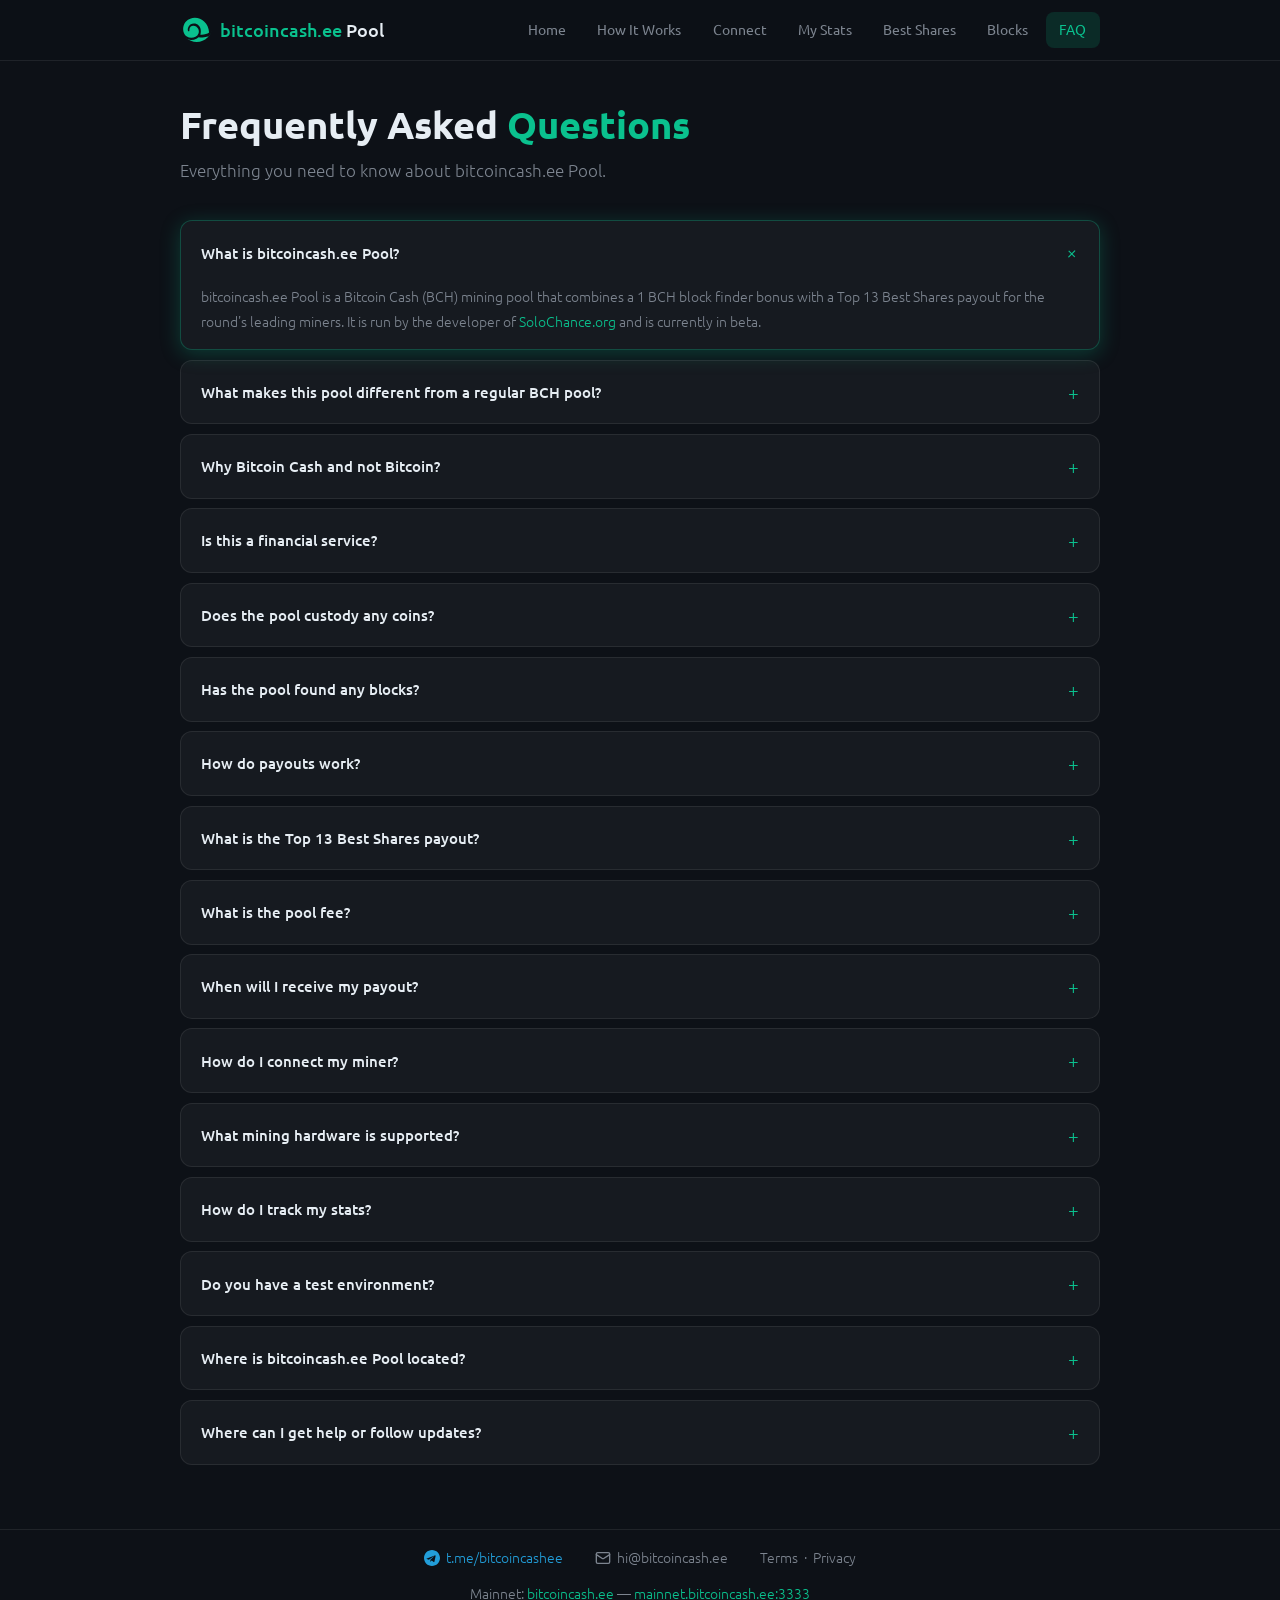
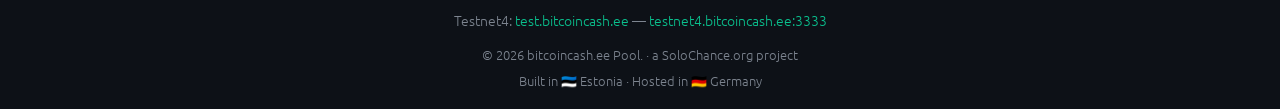
==== faq.html @ 7e1efec7 "Add sortable Hashrate/Best Share columns to Best Shares table, dedupe FAQ leftovers Ported from test" ====
<!DOCTYPE html>
<html lang="en">
<head>
  <meta charset="UTF-8" />
  <meta name="viewport" content="width=device-width, initial-scale=1.0" />
  <title>FAQ — bitcoincash.ee Pool | Bitcoin Cash Mining Pool</title>
  <meta name="description" content="Frequently asked questions about bitcoincash.ee Pool — how payouts work, fees, hardware, the Top 13 Best Shares payout, and how to connect your miner." />
  <meta property="og:title" content="FAQ — bitcoincash.ee Pool" />
  <meta property="og:description" content="Everything you need to know about bitcoincash.ee Pool — payouts, fees, hardware support, and how to get started mining Bitcoin Cash." />
  <meta property="og:url" content="https://bitcoincash.ee/faq.html" />
  <meta property="og:type" content="website" />
  <meta property="og:site_name" content="bitcoincash.ee Pool" />
  <meta name="twitter:card" content="summary_large_image" />
  <meta name="twitter:title" content="FAQ — bitcoincash.ee Pool" />
  <meta name="twitter:description" content="Frequently asked questions about bitcoincash.ee Pool — how payouts work, fees, hardware, the Top 13 Best Shares payout, and how to connect your miner." />
  <link rel="canonical" href="https://bitcoincash.ee/faq.html" />
  <link rel="icon" type="image/x-icon" href="favicon.ico" />
  <link rel="icon" type="image/svg+xml" href="logo.svg" />
  <link rel="apple-touch-icon" href="apple-touch-icon.png" />
  <link rel="preconnect" href="https://fonts.googleapis.com" />
  <link rel="preconnect" href="https://fonts.gstatic.com" crossorigin />
  <link href="https://fonts.googleapis.com/css2?family=Ubuntu:wght@300;400;500;700&family=Ubuntu+Mono&display=swap" rel="stylesheet" />
  <link rel="stylesheet" href="style.css" />
</head>
<body>

  <header class="header">
    <div class="container header-inner">
      <a href="/" class="logo">
        <img src="logo.svg" alt="bitcoincash.ee Pool" class="logo-icon" />
        <span class="logo-text"><span class="accent">bitcoincash.ee</span> Pool</span>
      </a>
      <nav class="nav">
        <a href="/" class="nav-btn">Home</a>
        <a href="/how-it-works.html" class="nav-btn">How It Works</a>
        <a href="/#connect" class="nav-btn">Connect</a>
        <a href="/#mystats" class="nav-btn">My Stats</a>
        <a href="/#bestshares" class="nav-btn">Best Shares</a>
        <a href="/#blocks" class="nav-btn">Blocks</a>
        <a href="/faq.html" class="nav-btn active">FAQ</a>
      </nav>
    </div>
  </header>

  <main class="container">

    <div class="hero">
      <h1>Frequently Asked <span class="accent">Questions</span></h1>
      <p class="hero-sub">Everything you need to know about bitcoincash.ee Pool.</p>
    </div>

    <div class="faq-list">

      <details class="faq-item" open>
        <summary>What is bitcoincash.ee Pool?</summary>
        <p>bitcoincash.ee Pool is a Bitcoin Cash (BCH) mining pool that combines a 1 BCH block finder bonus with a Top 13 Best Shares payout for the round's leading miners. It is run by the developer of <a href="https://solochance.org" target="_blank" rel="noopener">SoloChance.org</a> and is currently in beta.</p>
      </details>

      <details class="faq-item">
        <summary>What makes this pool different from a regular BCH pool?</summary>
        <p>Most mining pools fall into one of two camps: <strong>solo pools</strong>, where you chase the full block reward alone with no guarantees, or <strong>proportional pools</strong>, where rewards are shared steadily but there is nothing to get excited about.</p>
        <p>bitcoincash.ee Pool takes a different approach: each round, the <strong>13 highest-difficulty shares</strong> get paid — 1st place takes the largest cut, down through 13th. And on top of that, whoever finds the block walks away with an extra <strong>1 BCH bonus</strong> paid directly to them. Push a high enough share and you're on the board; find the block and you take home even more.</p>
      </details>

      <details class="faq-item">
        <summary>Why Bitcoin Cash and not Bitcoin?</summary>
        <p>From the beginning of <a href="https://solochance.org" target="_blank" rel="noopener">SoloChance.org</a>, the goal has always been to serve what is underserved — to find the gap the community hasn't filled yet. When SoloChance.org was being built, <a href="https://solochance.com" target="_blank" rel="noopener">SoloChance.com</a> had already been serving Bitcoin solo mining calculations for years. So the gap was Bitcoin Cash, and that's where SoloChance.org went.</p>
      </details>

      <details class="faq-item">
        <summary>Is this a financial service?</summary>
        <p>No — bitcoincash.ee Pool is mining pool software and a coinbase distribution service, not a financial service in any way. It does not accept deposits, hold balances, or manage funds on anyone's behalf. Both the finder bonus and each round's Best Shares payouts are placed directly as outputs in the block's own coinbase transaction by the pool software the moment a block is found — the pool itself is never a party to that transfer.</p>
      </details>

      <details class="faq-item">
        <summary>Does the pool custody any coins?</summary>
        <p>No, it does not custody any coins in any way. Payment is enforced by Bitcoin Cash's own consensus rules through the coinbase transaction, not by the pool operator — the pool software never holds, controls, or has the ability to move, withhold, or redirect any coins at any point.</p>
      </details>

      <details class="faq-item">
        <summary>Has the pool found any blocks?</summary>
        <p>Yes — the first block was found on August 9, 2026 at 23:18:42, as block #963375. See it and every block found since on the <a href="/#blocks">Blocks page</a>.</p>
      </details>

      <details class="faq-item">
        <summary>How do payouts work?</summary>
        <p>Every time a block is found, three things happen:</p>
        <ol class="faq-ol">
          <li><strong>2%</strong> of the full block reward (Block Reward + Tx Fees) goes to the pool fee.</li>
          <li><strong>1 BCH</strong> is then paid to the miner who found the block, directly in the block's coinbase.</li>
          <li>Whatever remains is split among the round's <strong>Top 13 Best Shares</strong> — the 13 highest-difficulty shares submitted since the last block: 1st gets 38.3%, 2nd 23.6%, 3rd 14.6%, and 4th–13th get 2.35% each.</li>
        </ol>
        <p>The block finder receives the 1 BCH bonus, plus — since a winning share is also the round's best share — their own 1st-place cut of the Top 13 payout, all in that same coinbase transaction. It's fully trustless — no pool-side ledger to trust, and no ongoing bookkeeping.</p>
      </details>

      <details class="faq-item">
        <summary>What is the Top 13 Best Shares payout?</summary>
        <p>Instead of paying every miner a small proportional amount, each round the pool ranks every share submitted since the last block by difficulty and pays out the 13 highest — 1st place gets 38.3% of the pot, 2nd 23.6%, 3rd 14.6%, and 4th through 13th get 2.35% each. One block found starts a new round; the next block found closes it and triggers the payout. Track the live standings on the <a href="/#bestshares">Best Shares page</a>.</p>
      </details>

      <details class="faq-item">
        <summary>What is the pool fee?</summary>
        <p>The pool fee is a flat <strong>2%</strong> of the full block reward (Block Reward + Tx Fees), taken before the 1 BCH finder bonus and the Top 13 Best Shares payout are calculated.</p>
      </details>

      <details class="faq-item">
        <summary>When will I receive my payout?</summary>
        <p>There's no separate "sending" step — both the 1 BCH finder bonus and your Best Shares payout are placed directly as outputs in that block's own coinbase transaction the moment it's found. Coinbase outputs are spendable after 100 confirmations (~16.5 hours), per standard Bitcoin rules, and there's no ongoing bookkeeping to wait on.</p>
      </details>

      <details class="faq-item">
        <summary>How do I connect my miner?</summary>
        <p>Point your miner at <code>mainnet.bitcoincash.ee:3333</code>. Use your BCH address as the username, optionally followed by a worker name: <code>YOUR_BCH_ADDRESS.workername</code>. Password is <code>x</code>. See the <a href="/#connect">Connect page</a> for full examples including Bitaxe.</p>
      </details>

      <details class="faq-item">
        <summary>What mining hardware is supported?</summary>
        <p>Any SHA-256 mining hardware works — ASICs (Antminer, Whatsminer, Bitaxe, nerdQAxe, etc.) and CPU miners (cpuminer-opt). BCH uses the same SHA-256 algorithm as Bitcoin.</p>
      </details>

      <details class="faq-item">
        <summary>How do I track my stats?</summary>
        <p>Go to the <a href="/#mystats">My Stats</a> page and enter your BCH address. It will show your hashrate, shares, and last activity. Stats are only available once the pool node finishes syncing.</p>
      </details>

      <details class="faq-item">
        <summary>Do you have a test environment?</summary>
        <p>Yes — a Testnet4 version of the pool is always running, using the exact same pool software as production. The only difference is it's connected to a testnet4 node instead of mainnet. You can test mining against it at <a href="https://test.bitcoincash.ee" target="_blank" rel="noopener">test.bitcoincash.ee</a>, and view found test blocks at <a href="https://test.bitcoincash.ee/#blocks" target="_blank" rel="noopener">test.bitcoincash.ee/#blocks</a>.</p>
      </details>

      <details class="faq-item">
        <summary>Where is bitcoincash.ee Pool located?</summary>
        <p>The pool server runs in Frankfurt, Germany. Invoicing and domain purchases are handled through Estonia, thanks to the <a href="https://e-resident.gov.ee" target="_blank" rel="noopener">Estonian e-Residency</a> programme, which allows individuals to access EU digital services without being a resident. The operator lives somewhere else.</p>
      </details>

      <details class="faq-item">
        <summary>Where can I get help or follow updates?</summary>
        <p>Join our Telegram group: <a href="https://t.me/bitcoincashee" target="_blank" rel="noopener">t.me/bitcoincashee</a>, or email us at <a href="mailto:hi@bitcoincash.ee">hi@bitcoincash.ee</a>.</p>
      </details>

    </div>

  </main>

  <footer class="footer">
    <div class="container footer-inner">
      <a href="https://t.me/bitcoincashee" target="_blank" rel="noopener" class="tg-footer-link">
        <svg viewBox="0 0 24 24" fill="currentColor" width="16" height="16"><path d="M12 0C5.373 0 0 5.373 0 12s5.373 12 12 12 12-5.373 12-12S18.627 0 12 0zm5.562 8.248-1.97 9.289c-.145.658-.537.818-1.084.508l-3-2.21-1.447 1.394c-.16.16-.295.295-.605.295l.213-3.053 5.56-5.023c.242-.213-.054-.333-.373-.12L7.17 14.498l-2.95-.924c-.64-.204-.657-.64.136-.948l11.57-4.461c.537-.194 1.006.131.836.083z"/></svg>
        t.me/bitcoincashee
      </a>
      <a href="mailto:hi@bitcoincash.ee" class="email-footer-link">
        <svg viewBox="0 0 24 24" fill="none" stroke="currentColor" stroke-width="2" stroke-linecap="round" stroke-linejoin="round" width="16" height="16"><rect x="2" y="4" width="20" height="16" rx="2"/><path d="m22 7-8.97 5.7a1.94 1.94 0 0 1-2.06 0L2 7"/></svg>
        hi@bitcoincash.ee
      </a>
      <span class="muted">
        <a href="/terms.html" style="color:var(--muted);text-decoration:none;transition:color .2s" onmouseover="this.style.color='var(--accent)'" onmouseout="this.style.color='var(--muted)'">Terms</a>
        &nbsp;·&nbsp;
        <a href="/privacy.html" style="color:var(--muted);text-decoration:none;transition:color .2s" onmouseover="this.style.color='var(--accent)'" onmouseout="this.style.color='var(--muted)'">Privacy</a>
      </span>
    </div>
    <div class="container footer-networks">
      <div>Mainnet: <a href="/" style="color:var(--accent);text-decoration:none">bitcoincash.ee</a> &mdash; <span class="accent">mainnet.bitcoincash.ee:3333</span></div>
      <div>Testnet4: <a href="https://test.bitcoincash.ee" target="_blank" rel="noopener" style="color:var(--accent);text-decoration:none">test.bitcoincash.ee</a> &mdash; <span class="accent">testnet4.bitcoincash.ee:3333</span></div>
    </div>
    <div class="container footer-bottom">
      <div>&copy; 2026 bitcoincash.ee Pool. &middot; a <a href="https://solochance.org" target="_blank" rel="noopener" class="footer-solochance-link">SoloChance.org</a> project</div>
      <div>Built in 🇪🇪 Estonia &middot; Hosted in 🇩🇪 Germany</div>
    </div>
  </footer>

  <script type="application/ld+json">
  {
    "@context": "https://schema.org",
    "@type": "FAQPage",
    "@id": "https://bitcoincash.ee/faq.html#faqpage",
    "url": "https://bitcoincash.ee/faq.html",
    "name": "FAQ — bitcoincash.ee Pool",
    "mainEntity": [
      {
        "@type": "Question",
        "name": "What is bitcoincash.ee Pool?",
        "acceptedAnswer": {
          "@type": "Answer",
          "text": "bitcoincash.ee Pool is a Bitcoin Cash (BCH) mining pool that combines a 1 BCH block finder bonus with a Top 13 Best Shares payout for the round's leading miners. It is run by the developer of SoloChance.org and is currently in beta."
        }
      },
      {
        "@type": "Question",
        "name": "What makes this pool different from a regular BCH pool?",
        "acceptedAnswer": {
          "@type": "Answer",
          "text": "Most mining pools fall into one of two camps: solo pools, where you chase the full block reward alone with no guarantees, or proportional pools, where rewards are shared steadily but there is nothing to get excited about. bitcoincash.ee Pool takes a different approach: each round, the 13 highest-difficulty shares get paid \u2014 1st place takes the largest cut, down through 13th. And on top of that, whoever finds the block walks away with an extra 1 BCH bonus paid directly to them. Push a high enough share and you're on the board; find the block and you take home even more."
        }
      },
      {
        "@type": "Question",
        "name": "Why Bitcoin Cash and not Bitcoin?",
        "acceptedAnswer": {
          "@type": "Answer",
          "text": "From the beginning of SoloChance.org, the goal has always been to serve what is underserved \u2014 to find the gap the community hasn't filled yet. When SoloChance.org was being built, SoloChance.com had already been serving Bitcoin solo mining calculations for years. So the gap was Bitcoin Cash, and that's where SoloChance.org went."
        }
      },
      {
        "@type": "Question",
        "name": "Is this a financial service?",
        "acceptedAnswer": {
          "@type": "Answer",
          "text": "No \u2014 bitcoincash.ee Pool is mining pool software and a coinbase distribution service, not a financial service in any way. It does not accept deposits, hold balances, or manage funds on anyone's behalf. Both the finder bonus and each round's Best Shares payouts are placed directly as outputs in the block's own coinbase transaction by the pool software the moment a block is found \u2014 the pool itself is never a party to that transfer."
        }
      },
      {
        "@type": "Question",
        "name": "Does the pool custody any coins?",
        "acceptedAnswer": {
          "@type": "Answer",
          "text": "No, it does not custody any coins in any way. Payment is enforced by Bitcoin Cash's own consensus rules through the coinbase transaction, not by the pool operator \u2014 the pool software never holds, controls, or has the ability to move, withhold, or redirect any coins at any point."
        }
      },
      {
        "@type": "Question",
        "name": "Has the pool found any blocks?",
        "acceptedAnswer": {
          "@type": "Answer",
          "text": "Yes \u2014 the first block was found on August 9, 2026 at 23:18:42, as block #963375. See it and every block found since on the Blocks page."
        }
      },
      {
        "@type": "Question",
        "name": "How do payouts work?",
        "acceptedAnswer": {
          "@type": "Answer",
          "text": "Every time a block is found, three things happen: 2% of the full block reward (Block Reward + Tx Fees) goes to the pool fee; 1 BCH is then paid to the miner who found the block, directly in the block's coinbase; whatever remains is split among the round's Top 13 Best Shares \u2014 the 13 highest-difficulty shares submitted since the last block: 1st gets 38.3%, 2nd 23.6%, 3rd 14.6%, and 4th\u201313th get 2.35% each. The block finder receives the 1 BCH bonus, plus \u2014 since a winning share is also the round's best share \u2014 their own 1st-place cut of the Top 13 payout, all in that same coinbase transaction. It's fully trustless \u2014 no pool-side ledger to trust, and no ongoing bookkeeping."
        }
      },
      {
        "@type": "Question",
        "name": "What is the Top 13 Best Shares payout?",
        "acceptedAnswer": {
          "@type": "Answer",
          "text": "Instead of paying every miner a small proportional amount, each round the pool ranks every share submitted since the last block by difficulty and pays out the 13 highest \u2014 1st place gets 38.3% of the pot, 2nd 23.6%, 3rd 14.6%, and 4th through 13th get 2.35% each. One block found starts a new round; the next block found closes it and triggers the payout."
        }
      },
      {
        "@type": "Question",
        "name": "What is the pool fee?",
        "acceptedAnswer": {
          "@type": "Answer",
          "text": "The pool fee is a flat 2% of the full block reward (Block Reward + Tx Fees), taken before the 1 BCH finder bonus and the Top 13 Best Shares payout are calculated."
        }
      },
      {
        "@type": "Question",
        "name": "When will I receive my payout?",
        "acceptedAnswer": {
          "@type": "Answer",
          "text": "There's no separate \"sending\" step \u2014 both the 1 BCH finder bonus and your Best Shares payout are placed directly as outputs in that block's own coinbase transaction the moment it's found. Coinbase outputs are spendable after 100 confirmations (~16.5 hours), per standard Bitcoin rules, and there's no ongoing bookkeeping to wait on."
        }
      },
      {
        "@type": "Question",
        "name": "How do I connect my miner?",
        "acceptedAnswer": {
          "@type": "Answer",
          "text": "Point your miner at mainnet.bitcoincash.ee:3333. Use your BCH address as the username, optionally followed by a worker name: YOUR_BCH_ADDRESS.workername. Password is x. See the Connect page for full examples including Bitaxe."
        }
      },
      {
        "@type": "Question",
        "name": "What mining hardware is supported?",
        "acceptedAnswer": {
          "@type": "Answer",
          "text": "Any SHA-256 mining hardware works \u2014 ASICs (Antminer, Whatsminer, Bitaxe, nerdQAxe, etc.) and CPU miners (cpuminer-opt). BCH uses the same SHA-256 algorithm as Bitcoin."
        }
      },
      {
        "@type": "Question",
        "name": "How do I track my stats?",
        "acceptedAnswer": {
          "@type": "Answer",
          "text": "Go to the My Stats page and enter your BCH address. It will show your hashrate, shares, and last activity. Stats are only available once the pool node finishes syncing."
        }
      },
      {
        "@type": "Question",
        "name": "Do you have a test environment?",
        "acceptedAnswer": {
          "@type": "Answer",
          "text": "Yes \u2014 a Testnet4 version of the pool is always running, using the exact same pool software as production. The only difference is it's connected to a testnet4 node instead of mainnet. You can test mining against it at test.bitcoincash.ee, and view found test blocks at test.bitcoincash.ee/#blocks."
        }
      },
      {
        "@type": "Question",
        "name": "Where is bitcoincash.ee Pool located?",
        "acceptedAnswer": {
          "@type": "Answer",
          "text": "The pool server runs in Frankfurt, Germany. Invoicing and domain purchases are handled through Estonia, thanks to the Estonian e-Residency programme, which allows individuals to access EU digital services without being a resident. The operator lives somewhere else."
        }
      },
      {
        "@type": "Question",
        "name": "Where can I get help or follow updates?",
        "acceptedAnswer": {
          "@type": "Answer",
          "text": "Join our Telegram group: t.me/bitcoincashee, or email us at hi@bitcoincash.ee."
        }
      }
    ]
  }
  </script>
</body>
</html>
---- style.css ----
/* ===========================
   bitcoincash.ee Pool — Styles
   =========================== */

:root {
  --bg:          #0d1117;
  --bg-card:     rgba(255, 255, 255, 0.04);
  --bg-card-hover: rgba(255, 255, 255, 0.07);
  --border:      rgba(255, 255, 255, 0.08);
  --accent:      #0AC18E;
  --accent-dim:  rgba(10, 193, 142, 0.15);
  --accent-glow: rgba(10, 193, 142, 0.25);
  --text:        #e6edf3;
  --muted:       #7d8590;
  --yellow:      #f0b429;
  --yellow-bg:   rgba(240, 180, 41, 0.15);
  --block:       #58a6ff;
  --radius:      12px;
  --radius-sm:   8px;
  --blur:        blur(12px);
}

*, *::before, *::after { box-sizing: border-box; margin: 0; padding: 0; }

html { scroll-behavior: smooth; }

body {
  background: var(--bg);
  color: var(--text);
  font-family: 'Ubuntu', sans-serif;
  font-weight: 300;
  font-size: 16px;
  line-height: 1.6;
  min-height: 100vh;
  display: flex;
  flex-direction: column;
}

/* ── Layout ── */

.container {
  max-width: 960px;
  margin: 0 auto;
  padding: 0 1.25rem;
  width: 100%;
}

main.container {
  flex: 1;
  padding-top: 2rem;
  padding-bottom: 4rem;
}

/* ── Header ── */

.header {
  position: sticky;
  top: 0;
  z-index: 100;
  background: rgba(13, 17, 23, 0.85);
  backdrop-filter: var(--blur);
  -webkit-backdrop-filter: var(--blur);
  border-bottom: 1px solid var(--border);
}

.header-inner {
  display: flex;
  align-items: center;
  justify-content: space-between;
  height: 60px;
  gap: 1rem;
}

.logo {
  display: flex;
  align-items: center;
  gap: .5rem;
  font-size: 1.1rem;
  font-weight: 500;
  white-space: nowrap;
  user-select: none;
  text-decoration: none;
  color: var(--text);
}

.logo-icon { height: 32px; width: 32px; object-fit: contain; }

.nav {
  display: flex;
  gap: .25rem;
  flex-wrap: wrap;
}

.nav-btn {
  background: transparent;
  border: none;
  color: var(--muted);
  font-family: 'Ubuntu', sans-serif;
  font-size: .9rem;
  font-weight: 400;
  padding: .4rem .85rem;
  border-radius: var(--radius-sm);
  cursor: pointer;
  text-decoration: none;
  transition: color .2s, background .2s;
}

.nav-btn:hover { color: var(--text); background: var(--bg-card); }
.nav-btn.active { color: var(--accent); background: var(--accent-dim); }

/* ── Sections ── */

.section { display: none; }
.section.active { display: block; }

/* ── Hero ── */

.hero {
  margin-bottom: 2.25rem;
  padding-top: .5rem;
}

.hero-inner {
  display: flex;
  align-items: center;
  gap: 1.75rem;
}

.hero-bch-logo {
  width: 96px;
  height: 96px;
  flex-shrink: 0;
  border-radius: 50%;
  box-shadow: 0 0 32px rgba(10, 193, 142, 0.3);
}

.hero h1 {
  font-size: clamp(1.6rem, 4vw, 2.4rem);
  font-weight: 700;
  line-height: 1.2;
  margin-bottom: .65rem;
}

.brand-fold {
  position: relative;
  display: inline-block;
  overflow: hidden;
  vertical-align: bottom;
  width: 9.7em;
  transition: width .6s cubic-bezier(.4, 0, .2, 1);
}

.brand-fold:hover { width: 16.5em; }

.brand-slot {
  display: block;
  white-space: nowrap;
  opacity: 1;
  transition: opacity .35s ease;
}

.brand-long {
  position: absolute;
  left: 0;
  top: 0;
  opacity: 0;
}

.brand-fold:hover .brand-short { opacity: 0; }
.brand-fold:hover .brand-long { opacity: 1; }

.hero-sub {
  color: var(--muted);
  font-size: 1.05rem;
  max-width: 580px;
}

.byline {
  display: inline-flex;
  flex-direction: column;
  align-items: flex-start;
  gap: .2rem;
  font-size: .8rem;
  font-weight: 500;
  text-transform: uppercase;
  letter-spacing: .08em;
  color: #7c74f0;
  background: rgba(79, 70, 229, 0.12);
  border: 1px solid rgba(79, 70, 229, 0.25);
  border-radius: 12px;
  padding: .5rem .85rem;
  margin-bottom: .9rem;
}

.byline-part { white-space: normal; }
.byline-sep  { display: none; }

.byline-link {
  color: #a5a0f5;
  text-decoration: none;
  font-weight: 600;
  transition: color .2s;
}

.byline-link:hover { color: #fff; }

@media (max-width: 480px) {
  .hero-inner { flex-direction: column; align-items: flex-start; gap: 1rem; }
  .hero-bch-logo { width: 72px; height: 72px; }
}

.accent { color: var(--accent); }

/* ── Section title ── */

.section-title {
  font-size: .8rem;
  font-weight: 500;
  text-transform: uppercase;
  letter-spacing: .08em;
  color: var(--muted);
  margin-bottom: 1rem;
  margin-top: 0;
}

.section-title-gold { color: var(--yellow); }

/* ── Cards ── */

.card {
  background: var(--bg-card);
  border: 1px solid var(--border);
  border-radius: var(--radius);
  padding: 1.25rem 1.5rem;
  backdrop-filter: var(--blur);
  -webkit-backdrop-filter: var(--blur);
  transition: transform .2s ease, box-shadow .2s ease, background .2s ease;
}

.card:hover {
  transform: translateY(-3px);
  box-shadow: 0 8px 32px var(--accent-glow);
  background: var(--bg-card-hover);
}

.card-grid {
  display: grid;
  grid-template-columns: repeat(auto-fill, minmax(160px, 1fr));
  gap: 1rem;
}

#bch-grid {
  grid-template-columns: repeat(2, minmax(0, 1fr));
}

#stats-grid {
  grid-template-columns: repeat(3, minmax(0, 1fr));
}

#chances-grid {
  grid-template-columns: repeat(4, minmax(0, 1fr));
}

#user-stats-grid,
#user-chance-grid {
  grid-template-columns: repeat(3, minmax(0, 1fr));
}

#user-payout-grid {
  grid-template-columns: repeat(2, minmax(0, 1fr));
}

.card-grid.three-col {
  grid-template-columns: repeat(auto-fill, minmax(240px, 1fr));
}

.card-grid.two-col {
  grid-template-columns: repeat(2, minmax(0, 1fr));
}

/* ── Stat Cards ── */

.stat-card {
  text-align: center;
  padding: 1.5rem 1rem;
}

.stat-label {
  font-size: .8rem;
  color: var(--muted);
  text-transform: uppercase;
  letter-spacing: .06em;
  margin-bottom: .4rem;
}

.stat-value {
  font-size: 1.8rem;
  font-weight: 700;
  color: var(--accent);
  line-height: 1.1;
}

.stat-value.skeleton { color: var(--border); }

.stat-change {
  font-size: .82rem;
  font-weight: 500;
  margin-top: .3rem;
}

/* ── Info Cards ── */

.info-card { padding: 1.5rem; }

.info-icon {
  font-size: 1.8rem;
  margin-bottom: .75rem;
}

.info-title {
  font-size: 1rem;
  font-weight: 500;
  margin-bottom: .4rem;
}

.info-desc {
  color: var(--muted);
  font-size: .9rem;
}


.payout-order {
  margin-top: .65rem;
  padding-left: 1.1rem;
  display: flex;
  flex-direction: column;
  gap: .45rem;
  font-size: .85rem;
}

.payout-order li { line-height: 1.4; }

.payout-amount {
  color: var(--accent);
  font-weight: 500;
}

/* The parenthetical USD amount following a BCH figure — muted and slightly
   smaller than the number it follows, same treatment as solo100.org's
   .usd-val. */
.usd-val {
  color: var(--muted);
  font-size: .82em;
  font-weight: 400;
}

.formula {
  margin-top: .7rem;
  font-family: 'Ubuntu Mono', monospace;
  font-size: .82rem;
  color: var(--accent);
  background: var(--accent-dim);
  border: 1px solid rgba(10,193,142,.2);
  border-radius: var(--radius-sm);
  padding: .4rem .75rem;
  display: inline-block;
  line-height: 1.8;
}

.formula sup, .formula sub {
  font-size: .75em;
}

/* ── Connect Card ── */

.connect-card { display: flex; flex-direction: column; gap: .75rem; }

.connect-row {
  display: flex;
  align-items: center;
  gap: 1rem;
  flex-wrap: wrap;
}

.connect-label {
  min-width: 90px;
  font-size: .85rem;
  color: var(--muted);
  text-transform: uppercase;
  letter-spacing: .05em;
}

code.connect-value {
  font-family: 'Ubuntu Mono', 'Fira Mono', monospace;
  font-size: .95rem;
  color: var(--accent);
  background: var(--accent-dim);
  padding: .2rem .6rem;
  border-radius: var(--radius-sm);
  word-break: break-all;
}

/* ── Config tabs + block ── */

.config-tabs {
  display: flex;
  gap: .375rem;
  margin-bottom: 1rem;
  flex-wrap: wrap;
}

.tab-btn {
  background: transparent;
  border: 1px solid var(--border);
  color: var(--muted);
  font-family: 'Ubuntu', sans-serif;
  font-size: .8rem;
  padding: .3rem .8rem;
  border-radius: var(--radius-sm);
  cursor: pointer;
  transition: color .2s, background .2s, border-color .2s;
}

.tab-btn:hover { color: var(--text); border-color: var(--accent); }
.tab-btn.active {
  color: var(--accent);
  background: var(--accent-dim);
  border-color: var(--accent);
}

.config-block {
  display: none;
  background: rgba(0,0,0,.35);
  border: 1px solid var(--border);
  border-radius: var(--radius-sm);
  padding: 1rem 1.25rem;
  overflow-x: auto;
  font-family: 'Ubuntu Mono', 'Fira Mono', 'Courier New', monospace;
  font-size: .875rem;
  color: var(--text);
  line-height: 1.7;
  white-space: pre;
}

.config-block.active { display: block; }

/* ── Bitaxe UI mockup ── */

.bitaxe-ui {
  display: none;
  background: #1e1e2e;
  border: 1px solid #2d2d44;
  border-radius: 10px;
  padding: 0 !important;
  overflow: hidden;
  font-family: 'Ubuntu', sans-serif;
  width: 100%;
  white-space: normal;
}

.bitaxe-header {
  display: flex;
  align-items: center;
  gap: .6rem;
  background: #16162a;
  padding: .75rem 1.1rem;
  font-size: .95rem;
  font-weight: 500;
  color: #e2e2f0;
  border-bottom: 1px solid #2d2d44;
}

.bitaxe-logo { font-size: 1.1rem; color: #F7931A; }

.bitaxe-ui.active { display: block; }


.bitaxe-form {
  padding: 1rem 1.1rem;
  display: flex;
  flex-direction: column;
  gap: .75rem;
}

.bitaxe-field {
  display: flex;
  flex-direction: column;
  gap: .3rem;
}

.bitaxe-field label {
  font-size: .78rem;
  color: #9090b0;
  font-weight: 500;
  text-transform: uppercase;
  letter-spacing: .05em;
}

.bitaxe-field input {
  background: #13131f;
  border: 1px solid #2d2d44;
  border-radius: 6px;
  color: #e2e2f0;
  font-family: 'Ubuntu Mono', monospace;
  font-size: .88rem;
  padding: .55rem .8rem;
  outline: none;
  width: 100%;
}

.bitaxe-field input:focus { border-color: #F7931A; }



/* ── Avalon UI mockup ── */

.avalon-ui {
  display: none;
  background: #1a1a1a;
  border: 1px solid #333;
  border-radius: 10px;
  padding: 0 !important;
  overflow: hidden;
  font-family: 'Ubuntu', sans-serif;
  width: 100%;
  white-space: normal;
}

.avalon-ui.active { display: block; }

.avalon-header {
  display: flex;
  align-items: center;
  gap: .6rem;
  background: #111;
  padding: .75rem 1.1rem;
  font-size: .95rem;
  font-weight: 500;
  color: #e0e0e0;
  border-bottom: 1px solid #333;
}

.avalon-logo { font-size: 1.1rem; color: #FF6B00; }

.avalon-form {
  padding: 1rem 1.1rem;
  display: flex;
  flex-direction: column;
  gap: .75rem;
}

.avalon-field {
  display: flex;
  flex-direction: column;
  gap: .3rem;
}

.avalon-field label {
  font-size: .78rem;
  color: #888;
  font-weight: 500;
  text-transform: uppercase;
  letter-spacing: .05em;
}

.avalon-field input {
  background: #0d0d0d;
  border: 1px solid #333;
  border-radius: 6px;
  color: #e0e0e0;
  font-family: 'Ubuntu Mono', monospace;
  font-size: .88rem;
  padding: .55rem .8rem;
  outline: none;
  width: 100%;
}

.avalon-field input:focus { border-color: #FF6B00; }

/* ── NiceHash UI ── */

.nicehash-ui {
  display: none;
  background: #1a1a1e;
  border: 1px solid #333;
  border-radius: 10px;
  padding: 0 !important;
  overflow: hidden;
  font-family: 'Ubuntu', sans-serif;
  width: 100%;
  white-space: normal;
}

.nicehash-ui.active { display: block; }

.nicehash-header {
  display: flex;
  align-items: center;
  gap: .6rem;
  background: #111114;
  padding: .75rem 1.1rem;
  font-size: .95rem;
  font-weight: 500;
  color: #e0e0e0;
  border-bottom: 1px solid #333;
}

.nicehash-logo { font-size: 1.1rem; color: #f5a623; }

.nicehash-form {
  padding: 1rem 1.1rem;
  display: flex;
  flex-direction: column;
  gap: .75rem;
}

.nicehash-field {
  display: flex;
  flex-direction: column;
  gap: .3rem;
}

.nicehash-field label {
  font-size: .78rem;
  color: #888;
  font-weight: 500;
  font-style: italic;
}

.nicehash-field input,
.nicehash-field select {
  background: #0d0d0f;
  border: 1px solid #333;
  border-radius: 6px;
  color: #e0e0e0;
  font-family: 'Ubuntu Mono', monospace;
  font-size: .88rem;
  padding: .55rem .8rem;
  outline: none;
  width: 100%;
  -webkit-appearance: none;
}

.nicehash-field input:focus,
.nicehash-field select:focus { border-color: #f5a623; }

.nicehash-row {
  display: flex;
  gap: .75rem;
}

.nicehash-row .nicehash-field:first-child { flex: 2; }
.nicehash-row .nicehash-field:last-child { flex: 1; }

.nicehash-note {
  font-size: .72rem;
  color: #666;
  margin-top: -.2rem;
}

/* ── Braiins Config UI ── */

.braiins-ui {
  display: none;
  background: #1a1a1e;
  border: 1px solid #333;
  border-radius: 10px;
  padding: 0 !important;
  overflow: hidden;
  font-family: 'Ubuntu', sans-serif;
  width: 100%;
  white-space: normal;
}

.braiins-ui.active { display: block; }

.braiins-header {
  display: flex;
  align-items: center;
  gap: .6rem;
  background: #111114;
  padding: .75rem 1.1rem;
  font-size: .95rem;
  font-weight: 500;
  color: #e0e0e0;
  border-bottom: 1px solid #333;
}

.braiins-logo { font-size: 1.1rem; color: #8a6bf0; }

.braiins-form {
  padding: 1rem 1.1rem;
  display: flex;
  flex-direction: column;
  gap: .75rem;
}

.braiins-field {
  display: flex;
  flex-direction: column;
  gap: .3rem;
}

.braiins-field label {
  font-size: .78rem;
  color: #888;
  font-weight: 500;
  font-style: italic;
}

.braiins-field input {
  background: #0d0d0f;
  border: 1px solid #333;
  border-radius: 6px;
  color: #e0e0e0;
  font-family: 'Ubuntu Mono', monospace;
  font-size: .88rem;
  padding: .55rem .8rem;
  outline: none;
  width: 100%;
}

.braiins-field input:focus { border-color: #8a6bf0; }

/* ── Lookup Card ── */

.lookup-card { margin-bottom: 1.5rem; }

.lookup-row {
  display: flex;
  gap: .75rem;
  flex-wrap: wrap;
}

.address-input {
  flex: 1;
  min-width: 0;
  background: rgba(0,0,0,.35);
  border: 1px solid var(--border);
  border-radius: var(--radius-sm);
  color: var(--text);
  font-family: 'Ubuntu Mono', 'Fira Mono', monospace;
  font-size: .9rem;
  padding: .65rem 1rem;
  outline: none;
  transition: border-color .2s, box-shadow .2s;
}

.address-input::placeholder { color: var(--muted); opacity: .6; }

.address-input:focus {
  border-color: var(--accent);
  box-shadow: 0 0 0 3px var(--accent-glow);
}

.input-hint {
  margin-top: .6rem;
  font-size: .82rem;
  color: var(--muted);
  overflow-wrap: break-word;
  word-break: break-all;
}

/* ── Buttons ── */

.btn-primary {
  background: var(--accent);
  color: #000;
  border: none;
  font-family: 'Ubuntu', sans-serif;
  font-size: .9rem;
  font-weight: 500;
  padding: .65rem 1.4rem;
  border-radius: var(--radius-sm);
  cursor: pointer;
  white-space: nowrap;
  transition: opacity .2s, transform .15s;
}

.btn-primary:hover { opacity: .88; transform: translateY(-1px); }
.btn-primary:active { transform: translateY(0); }


/* ── Warming up banner ── */

.warming-banner {
  display: flex;
  align-items: flex-start;
  gap: 1rem;
  background: rgba(10,193,142,.07);
  border: 1px solid rgba(10,193,142,.2);
  border-radius: var(--radius);
  padding: 1.1rem 1.4rem;
  margin-bottom: 1.5rem;
}

.warming-banner.hidden { display: none; }

.warming-icon { font-size: 1.4rem; line-height: 1; }

.warming-banner strong { font-weight: 500; color: var(--accent); }

.warming-banner p {
  color: var(--muted);
  font-size: .9rem;
  margin-top: .2rem;
}

/* ── Block rows ── */

/* Named-area grid instead of two wrapping flex columns, so the mobile
   breakpoint below can rearrange the same elements (status pill next to
   the height) without a different DOM structure per breakpoint — with
   the old flex layout, the status pill lived in a second flex column
   that wrapped as a whole block below the first once it ran out of
   room, landing well below "Block #N" instead of next to it. */
.block-row {
  display: grid;
  grid-template-columns: 1fr auto;
  grid-template-areas:
    "height status"
    "hash   when"
    "finder finder";
  column-gap: 1rem;
  row-gap: .3rem;
  padding: 1rem 1.5rem;
  background: var(--bg-card);
  border: 1px solid var(--border);
  border-radius: var(--radius);
  margin-bottom: .75rem;
  transition: transform .2s, box-shadow .2s, background .2s;
  text-decoration: none;
  color: inherit;
}

.block-row:hover {
  transform: translateY(-2px);
  box-shadow: 0 6px 24px var(--accent-glow);
  background: var(--bg-card-hover);
}

.block-row > * {
  min-width: 0;
}

.block-height {
  grid-area: height;
  align-self: center;
  font-size: 1rem;
  font-weight: 500;
  color: var(--accent);
}

.block-hash {
  grid-area: hash;
  font-family: 'Ubuntu Mono', monospace;
  font-size: .78rem;
  color: var(--muted);
  word-break: break-all;
}

.block-meta {
  font-size: .82rem;
  color: var(--muted);
  overflow-wrap: anywhere;
}

.block-when { grid-area: when; justify-self: end; align-self: center; }
.block-finder { grid-area: finder; }

.block-status {
  grid-area: status;
  justify-self: end;
  align-self: center;
  display: inline-block;
  font-size: .72rem;
  font-weight: 500;
  text-transform: uppercase;
  letter-spacing: .03em;
  padding: .15rem .55rem;
  border-radius: 999px;
  background: var(--yellow-bg);
  color: var(--yellow);
  white-space: nowrap;
}

.block-status.confirmed {
  background: var(--accent-dim);
  color: var(--accent);
}

.blocks-pagination {
  display: flex;
  align-items: center;
  justify-content: center;
  gap: 1rem;
  margin-top: 1.5rem;
}

.page-btn {
  background: transparent;
  border: 1px solid var(--border);
  color: var(--text);
  font-family: 'Ubuntu', sans-serif;
  font-size: .85rem;
  padding: .45rem 1rem;
  border-radius: var(--radius-sm);
  cursor: pointer;
  transition: color .2s, border-color .2s;
}
.page-btn:hover:not(:disabled) { color: var(--accent); border-color: var(--accent); }
.page-btn:disabled { opacity: .35; cursor: default; }

.page-info { color: var(--muted); font-size: .85rem; }

/* ── Pool chart ── */

.chart-card {
  margin-bottom: 2rem;
}

.chart-card:hover {
  transform: none;
  box-shadow: none;
  background: var(--bg-card);
}

.chart-header {
  display: flex;
  align-items: baseline;
  justify-content: space-between;
  flex-wrap: wrap;
  gap: .5rem;
  margin-bottom: .75rem;
}

.chart-title {
  font-size: .95rem;
  font-weight: 500;
  color: var(--text);
}

.chart-window {
  font-size: .78rem;
  font-weight: 400;
  color: var(--muted);
}

.chart-legend {
  display: flex;
  align-items: center;
  gap: 1rem;
  font-size: .78rem;
  color: var(--muted);
}

.legend-item {
  display: inline-flex;
  align-items: center;
  gap: .35rem;
}

.legend-swatch {
  width: .6rem;
  height: .6rem;
  border-radius: 2px;
  display: inline-block;
}

.legend-hashrate { background: var(--accent); }
.legend-workers  { background: var(--yellow); }
.legend-blocks   { background: var(--block); border-radius: 50%; }

.chart-wrap {
  position: relative;
  height: 220px;
}

.chart-message {
  position: absolute;
  inset: 0;
  display: flex;
  align-items: center;
  justify-content: center;
  color: var(--muted);
  font-size: .85rem;
  text-align: center;
  padding: 0 1rem;
}

.chart-svg {
  width: 100%;
  height: 100%;
  overflow: visible;
  cursor: crosshair;
}

.chart-svg .grid-line   { stroke: var(--border); stroke-width: 1; }
.chart-svg .axis-label  { fill: var(--muted); font-size: 9px; font-family: 'Ubuntu', sans-serif; }
.chart-svg .hashrate-area { fill: var(--accent-dim); }
.chart-svg .hashrate-line { fill: none; stroke: var(--accent); stroke-width: 2; stroke-linejoin: round; stroke-linecap: round; }
.chart-svg .workers-line  { fill: none; stroke: var(--yellow); stroke-width: 1.5; stroke-dasharray: 4 3; stroke-linejoin: round; stroke-linecap: round; }
.chart-svg .hashrate-area { stroke-linejoin: round; }
.chart-svg .crosshair     { stroke: var(--border); stroke-width: 1; }
.chart-svg .block-line    { stroke: var(--block); stroke-opacity: .3; stroke-width: 1; }
.chart-svg .block-dot     { fill: var(--block); stroke: var(--bg); stroke-width: 1; cursor: pointer; }
.chart-svg .block-dot.unconfirmed { fill: var(--bg); stroke: var(--block); stroke-width: 1.5; }
.chart-svg .block-label   { fill: var(--block); font-size: 8px; font-family: 'Ubuntu', sans-serif; }
.chart-svg .dot-hashrate  { fill: var(--accent); }
.chart-svg .dot-workers   { fill: var(--yellow); }

.chart-tooltip {
  position: absolute;
  top: 0;
  left: 0;
  pointer-events: none;
  background: #151b23;
  border: 1px solid var(--border);
  border-radius: var(--radius-sm);
  padding: .5rem .65rem;
  font-size: .78rem;
  line-height: 1.5;
  white-space: nowrap;
  transform: translate(-50%, -100%);
  z-index: 5;
}

.chart-tooltip .tooltip-time     { color: var(--muted); margin-bottom: .15rem; }
.chart-tooltip .tooltip-hashrate { color: var(--accent); }
.chart-tooltip .tooltip-workers  { color: var(--yellow); }

/* ── Utilities ── */

.hidden { display: none !important; }
.text-center { text-align: center; }
.muted { color: var(--muted); }

/* ── Telegram ── */

.tg-btn {
  display: inline-flex;
  align-items: center;
  gap: .5rem;
  margin-top: 1.1rem;
  background: #229ED9;
  color: #fff;
  text-decoration: none;
  font-size: .9rem;
  font-weight: 500;
  padding: .6rem 1.2rem;
  border-radius: var(--radius-sm);
  transition: opacity .2s, transform .15s;
}

.tg-btn:hover { opacity: .88; transform: translateY(-1px); }

.tg-footer-link {
  display: inline-flex;
  align-items: center;
  gap: .4rem;
  color: #229ED9;
  text-decoration: none;
  font-size: .85rem;
  transition: opacity .2s;
}

.tg-footer-link:hover { opacity: .75; }

.email-footer-link {
  display: inline-flex;
  align-items: center;
  gap: .4rem;
  color: var(--muted);
  text-decoration: none;
  font-size: .85rem;
  transition: color .2s;
}

.email-footer-link:hover { color: var(--accent); }

/* ── Disclaimer ── */

.disclaimer {
  display: flex;
  align-items: flex-start;
  gap: 1rem;
  background: rgba(240, 180, 41, 0.07);
  border: 1px solid rgba(240, 180, 41, 0.3);
  border-radius: var(--radius);
  padding: 1.1rem 1.4rem;
}

.disclaimer > div { min-width: 0; }

.disclaimer-icon { font-size: 1.3rem; line-height: 1; flex-shrink: 0; }

.disclaimer strong {
  font-weight: 500;
  color: var(--yellow);
  display: block;
  margin-bottom: .35rem;
}

.disclaimer p {
  color: var(--muted);
  font-size: .85rem;
  line-height: 1.6;
  margin: 0;
}

.disclaimer code {
  word-break: break-all;
  overflow-wrap: break-word;
}

/* ── Workers Table ── */

.workers-table {
  width: 100%;
  border-collapse: collapse;
  font-size: .85rem;
}

.workers-table th {
  text-align: left;
  color: var(--muted);
  font-weight: 500;
  text-transform: uppercase;
  letter-spacing: .05em;
  font-size: .75rem;
  padding: .5rem .75rem;
  border-bottom: 1px solid var(--border);
  white-space: nowrap;
}

.workers-table td {
  padding: .6rem .75rem;
  border-bottom: 1px solid var(--border);
  color: var(--text);
  white-space: nowrap;
}

.workers-table tr:last-child td { border-bottom: none; }

.workers-table td:first-child {
  font-family: 'Ubuntu Mono', monospace;
  color: var(--accent);
  max-width: 160px;
  overflow: hidden;
  text-overflow: ellipsis;
  white-space: nowrap;
}

.workers-table td:not(:first-child) {
  color: var(--muted);
  text-align: right;
}

.workers-table th:not(:first-child) { text-align: right; }

.bs-pending { color: var(--muted); opacity: .4; }

/* Natural (auto) table layout, same as .workers-table on My Stats: columns
   size to their content and the table can grow past the card's width, so
   the wrapping div's overflow-x:auto scrolls horizontally only when it
   actually needs to — and shows no scrollbar at all when everything fits. */
#bs-payouts-table tbody td:nth-child(2) {
  text-align: left;
}

/* No fixed width: .workers-table is width:100% under table-layout:auto, so
   letting this cell wrap (instead of white-space:nowrap) lets the browser's
   own column-sizing shrink the address down only as far as the other
   columns' fixed-width content forces it to — wrapping onto up to 3 lines
   is tried first, and the wrapping div's overflow-x:auto (see above) only
   kicks in as a last resort once even that isn't enough room. The
   max-height is a hard backstop: a table cell's display:table-cell can
   fight display:-webkit-box just enough to let a sliver of a 4th line
   through the clamp, which reads as the address being cut mid-character. */
.bs-address {
  cursor: pointer;
  display: -webkit-box;
  -webkit-line-clamp: 3;
  line-clamp: 3;
  -webkit-box-orient: vertical;
  overflow: hidden;
  white-space: normal;
  word-break: break-all;
  max-height: 4.8em; /* 3 lines at the site's 1.6 line-height */
  min-width: 17ch;
}
.bs-address:hover {
  color: var(--accent);
  text-decoration: underline;
}

.bs-payout-usd {
  font-size: .75rem;
  color: var(--muted);
  margin-top: .1rem;
}

/* The rank number never needs the worker-name ellipsis/max-width this
   cell inherits from .workers-table td:first-child — let it render in
   full even if the fixed column is tight on very narrow viewports. */
#bs-payouts-table tbody td:first-child {
  overflow: visible;
  text-overflow: clip;
  max-width: none;
}

#bs-payouts-card:hover {
  transform: none;
  box-shadow: none;
  background: var(--bg-card);
}

#bs-payouts-table tbody td {
  transition: background .15s;
}
#bs-payouts-table tbody tr:hover td {
  background: rgba(255, 255, 255, 0.04);
}

#bs-payouts-table .col-bs     { background: rgba(10, 193, 142, 0.025); }
#bs-payouts-table .col-payout { background: rgba(240, 180, 41, 0.025); }
#bs-payouts-table thead .col-bs     { border-top: 2px solid rgba(10, 193, 142, 0.18); }
#bs-payouts-table thead .col-payout { border-top: 2px solid rgba(240, 180, 41, 0.18); }

#bs-payouts-table thead .bs-sortable {
  cursor: pointer;
  user-select: none;
  white-space: nowrap;
}
#bs-payouts-table thead .bs-sortable:hover { color: var(--accent); }

/* Best Shares — cutoff divider between the last paid rank and the rest of
   the list, styled after solo100.org's "Best 100 Cutoff" row. */
.bs-cutoff-row td {
  padding: .55rem 1rem;
  background: linear-gradient(rgba(10, 193, 142, 0.10), rgba(10, 193, 142, 0.03));
  border-top: 2px solid var(--accent);
  border-bottom: 1px solid rgba(10, 193, 142, 0.35);
  box-shadow: inset 0 2px 12px rgba(10, 193, 142, 0.15);
}

.bs-cutoff-inner {
  display: flex;
  align-items: center;
  gap: 10px;
  font-size: .72rem;
  font-weight: 600;
  letter-spacing: .07em;
  text-transform: uppercase;
  color: var(--accent);
}

.bs-cutoff-line {
  flex: 1 1 0;
  height: 1px;
  background: rgba(10, 193, 142, 0.5);
  box-shadow: 0 0 4px rgba(10, 193, 142, 0.6);
}

.miner-active-icon {
  display: inline-block;
  transform-origin: 75% 75%;
  animation: miner-swing .65s ease-in-out infinite;
}
.miner-idle-icon {
  display: inline-block;
  opacity: .45;
}
@keyframes miner-swing {
  0%, 100% { transform: rotate(-28deg); }
  50%       { transform: rotate(12deg); }
}

/* ── Info tooltip ── */

.info-tip {
  position: relative;
  display: inline-flex;
  align-items: center;
  justify-content: center;
  width: 14px;
  height: 14px;
  margin-left: 5px;
  border-radius: 50%;
  border: 1px solid var(--muted);
  color: var(--muted);
  font-size: 9px;
  font-weight: 700;
  line-height: 1;
  cursor: default;
  vertical-align: middle;
  flex-shrink: 0;
}

.info-tip::after {
  content: attr(data-tip);
  position: absolute;
  bottom: calc(100% + 7px);
  left: 50%;
  transform: translateX(-50%);
  background: #1c2333;
  border: 1px solid rgba(255,255,255,.12);
  color: var(--text);
  font-size: 11px;
  font-weight: 400;
  line-height: 1.4;
  white-space: normal;
  width: max-content;
  max-width: 220px;
  padding: 5px 9px;
  border-radius: 5px;
  pointer-events: none;
  opacity: 0;
  transition: opacity .15s;
  z-index: 10;
}

.info-tip:hover::after { opacity: 1; }

/* ── FAQ ── */

.faq-list {
  display: flex;
  flex-direction: column;
  gap: .6rem;
}

.faq-item {
  background: var(--bg-card);
  border: 1px solid var(--border);
  border-radius: var(--radius);
  overflow: hidden;
  transition: border-color .2s, box-shadow .2s;
}

.faq-item[open] {
  border-color: rgba(10,193,142,.3);
  box-shadow: 0 4px 20px var(--accent-glow);
}

.faq-item summary {
  font-size: .95rem;
  font-weight: 500;
  color: var(--text);
  padding: 1rem 1.25rem;
  cursor: pointer;
  list-style: none;
  display: flex;
  justify-content: space-between;
  align-items: center;
  user-select: none;
}

.faq-item summary::-webkit-details-marker { display: none; }

.faq-item summary::after {
  content: '+';
  color: var(--accent);
  font-size: 1.2rem;
  font-weight: 300;
  transition: transform .2s;
  flex-shrink: 0;
}

.faq-item[open] summary::after {
  transform: rotate(45deg);
}

.faq-item p,
.faq-item ol,
.faq-item ul {
  padding: 0 1.25rem 1rem;
  color: var(--muted);
  font-size: .9rem;
  line-height: 1.7;
}

.faq-item p + p { padding-top: 0; margin-top: -.25rem; }

.faq-item a {
  color: var(--accent);
  text-decoration: none;
}
.faq-item a:hover { text-decoration: underline; }

.faq-item code {
  font-family: 'Ubuntu Mono', monospace;
  font-size: .85rem;
  color: var(--accent);
  background: var(--accent-dim);
  padding: .1rem .4rem;
  border-radius: 4px;
}

.faq-ol, .faq-ul {
  padding-left: 2.5rem !important;
}

.faq-ol li, .faq-ul li { margin-bottom: .3rem; }

.faq-link-btn {
  background: none;
  border: none;
  color: var(--accent);
  font-family: 'Ubuntu', sans-serif;
  font-size: .9rem;
  cursor: pointer;
  padding: 0;
  text-decoration: underline;
}

/* ── Footer ── */

.footer {
  border-top: 1px solid var(--border);
  padding: 1.1rem 0;
  font-size: .85rem;
  color: var(--muted);
}

.footer-inner {
  display: flex;
  align-items: center;
  justify-content: center;
  gap: 2rem;
  flex-wrap: wrap;
}

.footer-networks {
  display: flex;
  flex-direction: column;
  align-items: center;
  gap: .35rem;
  margin-top: .85rem;
  font-size: .85rem;
}

.footer-bottom {
  text-align: center;
  margin-top: .85rem;
  font-size: .8rem;
}

.footer-bottom > div + div {
  margin-top: .3rem;
}

.footer-solochance-link {
  color: var(--muted);
  text-decoration: none;
  transition: color .2s;
}

/* Matches solo100.org's own footer hover color (Bitcoin orange), not this
   site's green --accent, since it's a nod to that sister project's branding. */
.footer-solochance-link:hover {
  color: #F7931A;
}

/* ── Responsive ── */

@media (max-width: 780px) {
  #chances-grid {
    grid-template-columns: repeat(2, 1fr);
  }
}

@media (max-width: 600px) {
  .card-grid,
  .card-grid.three-col,
  .card-grid.two-col,
  #bch-grid,
  #stats-grid,
  #chances-grid,
  #user-stats-grid,
  #user-chance-grid,
  #user-payout-grid {
    grid-template-columns: 1fr;
  }

  .header-inner { flex-wrap: wrap; height: auto; padding: .6rem 1.25rem; }

  .hero h1 { font-size: 1.5rem; }

  .lookup-row { flex-direction: column; }
  .btn-primary { width: 100%; }

  .connect-row { flex-direction: column; gap: .25rem; }
  .connect-label { min-width: unset; }

  .chart-wrap { height: 170px; }

  .footer-inner { flex-direction: column; align-items: center; }

  .block-row {
    grid-template-columns: 1fr auto;
    grid-template-areas:
      "height status"
      "hash   hash"
      "when   when"
      "finder finder";
  }
  .block-when { justify-self: start; }
}
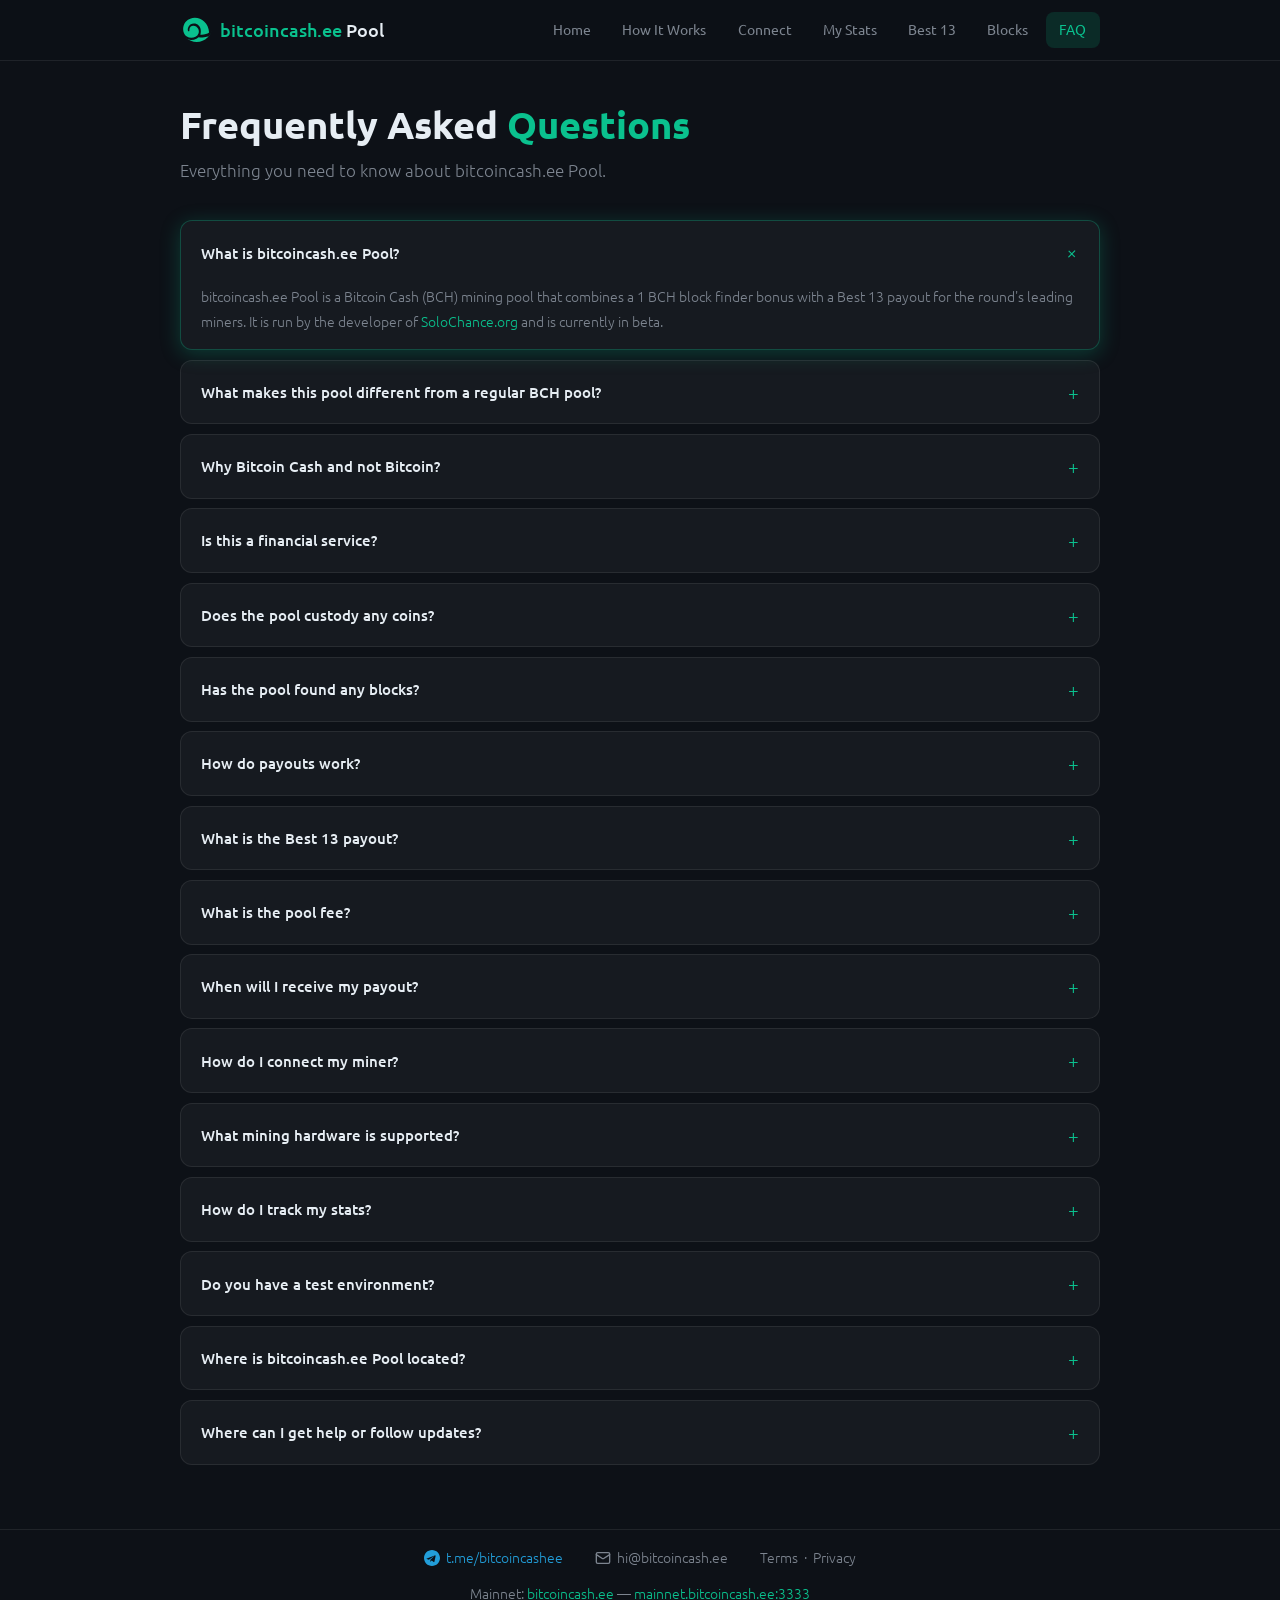
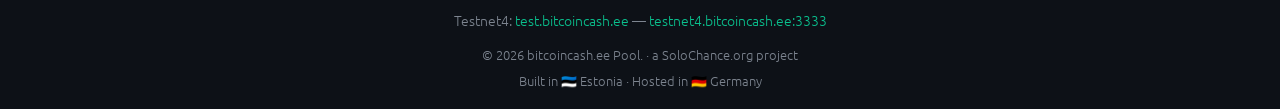
==== commit 9c649a8a: "Rebrand leaderboard as "Best 13", matching solo100.org's "Best 100" pattern Ported from test.bitcoin" ====
--- a/faq.html
+++ b/faq.html
@@ -4,7 +4,7 @@
   <meta charset="UTF-8" />
   <meta name="viewport" content="width=device-width, initial-scale=1.0" />
   <title>FAQ — bitcoincash.ee Pool | Bitcoin Cash Mining Pool</title>
-  <meta name="description" content="Frequently asked questions about bitcoincash.ee Pool — how payouts work, fees, hardware, the Top 13 Best Shares payout, and how to connect your miner." />
+  <meta name="description" content="Frequently asked questions about bitcoincash.ee Pool — how payouts work, fees, hardware, the Best 13 payout, and how to connect your miner." />
   <meta property="og:title" content="FAQ — bitcoincash.ee Pool" />
   <meta property="og:description" content="Everything you need to know about bitcoincash.ee Pool — payouts, fees, hardware support, and how to get started mining Bitcoin Cash." />
   <meta property="og:url" content="https://bitcoincash.ee/faq.html" />
@@ -12,7 +12,7 @@
   <meta property="og:site_name" content="bitcoincash.ee Pool" />
   <meta name="twitter:card" content="summary_large_image" />
   <meta name="twitter:title" content="FAQ — bitcoincash.ee Pool" />
-  <meta name="twitter:description" content="Frequently asked questions about bitcoincash.ee Pool — how payouts work, fees, hardware, the Top 13 Best Shares payout, and how to connect your miner." />
+  <meta name="twitter:description" content="Frequently asked questions about bitcoincash.ee Pool — how payouts work, fees, hardware, the Best 13 payout, and how to connect your miner." />
   <link rel="canonical" href="https://bitcoincash.ee/faq.html" />
   <link rel="icon" type="image/x-icon" href="favicon.ico" />
   <link rel="icon" type="image/svg+xml" href="logo.svg" />
@@ -35,7 +35,7 @@
         <a href="/how-it-works.html" class="nav-btn">How It Works</a>
         <a href="/#connect" class="nav-btn">Connect</a>
         <a href="/#mystats" class="nav-btn">My Stats</a>
-        <a href="/#bestshares" class="nav-btn">Best Shares</a>
+        <a href="/#bestshares" class="nav-btn">Best 13</a>
         <a href="/#blocks" class="nav-btn">Blocks</a>
         <a href="/faq.html" class="nav-btn active">FAQ</a>
       </nav>
@@ -53,7 +53,7 @@
 
       <details class="faq-item" open>
         <summary>What is bitcoincash.ee Pool?</summary>
-        <p>bitcoincash.ee Pool is a Bitcoin Cash (BCH) mining pool that combines a 1 BCH block finder bonus with a Top 13 Best Shares payout for the round's leading miners. It is run by the developer of <a href="https://solochance.org" target="_blank" rel="noopener">SoloChance.org</a> and is currently in beta.</p>
+        <p>bitcoincash.ee Pool is a Bitcoin Cash (BCH) mining pool that combines a 1 BCH block finder bonus with a Best 13 payout for the round's leading miners. It is run by the developer of <a href="https://solochance.org" target="_blank" rel="noopener">SoloChance.org</a> and is currently in beta.</p>
       </details>
 
       <details class="faq-item">
@@ -69,7 +69,7 @@
 
       <details class="faq-item">
         <summary>Is this a financial service?</summary>
-        <p>No — bitcoincash.ee Pool is mining pool software and a coinbase distribution service, not a financial service in any way. It does not accept deposits, hold balances, or manage funds on anyone's behalf. Both the finder bonus and each round's Best Shares payouts are placed directly as outputs in the block's own coinbase transaction by the pool software the moment a block is found — the pool itself is never a party to that transfer.</p>
+        <p>No — bitcoincash.ee Pool is mining pool software and a coinbase distribution service, not a financial service in any way. It does not accept deposits, hold balances, or manage funds on anyone's behalf. Both the finder bonus and each round's Best 13 payouts are placed directly as outputs in the block's own coinbase transaction by the pool software the moment a block is found — the pool itself is never a party to that transfer.</p>
       </details>
 
       <details class="faq-item">
@@ -88,24 +88,24 @@
         <ol class="faq-ol">
           <li><strong>2%</strong> of the full block reward (Block Reward + Tx Fees) goes to the pool fee.</li>
           <li><strong>1 BCH</strong> is then paid to the miner who found the block, directly in the block's coinbase.</li>
-          <li>Whatever remains is split among the round's <strong>Top 13 Best Shares</strong> — the 13 highest-difficulty shares submitted since the last block: 1st gets 38.3%, 2nd 23.6%, 3rd 14.6%, and 4th–13th get 2.35% each.</li>
+          <li>Whatever remains is split among the round's <strong>Best 13</strong> — the 13 highest-difficulty shares submitted since the last block: 1st gets 38.3%, 2nd 23.6%, 3rd 14.6%, and 4th–13th get 2.35% each.</li>
         </ol>
-        <p>The block finder receives the 1 BCH bonus, plus — since a winning share is also the round's best share — their own 1st-place cut of the Top 13 payout, all in that same coinbase transaction. It's fully trustless — no pool-side ledger to trust, and no ongoing bookkeeping.</p>
-      </details>
-
-      <details class="faq-item">
-        <summary>What is the Top 13 Best Shares payout?</summary>
-        <p>Instead of paying every miner a small proportional amount, each round the pool ranks every share submitted since the last block by difficulty and pays out the 13 highest — 1st place gets 38.3% of the pot, 2nd 23.6%, 3rd 14.6%, and 4th through 13th get 2.35% each. One block found starts a new round; the next block found closes it and triggers the payout. Track the live standings on the <a href="/#bestshares">Best Shares page</a>.</p>
+        <p>The block finder receives the 1 BCH bonus, plus — since a winning share is also the round's best share — their own 1st-place cut of the Best 13 payout, all in that same coinbase transaction. It's fully trustless — no pool-side ledger to trust, and no ongoing bookkeeping.</p>
+      </details>
+
+      <details class="faq-item">
+        <summary>What is the Best 13 payout?</summary>
+        <p>Instead of paying every miner a small proportional amount, each round the pool ranks every share submitted since the last block by difficulty and pays out the 13 highest — 1st place gets 38.3% of the pot, 2nd 23.6%, 3rd 14.6%, and 4th through 13th get 2.35% each. One block found starts a new round; the next block found closes it and triggers the payout. Track the live standings on the <a href="/#bestshares">Best 13 page</a>.</p>
       </details>
 
       <details class="faq-item">
         <summary>What is the pool fee?</summary>
-        <p>The pool fee is a flat <strong>2%</strong> of the full block reward (Block Reward + Tx Fees), taken before the 1 BCH finder bonus and the Top 13 Best Shares payout are calculated.</p>
+        <p>The pool fee is a flat <strong>2%</strong> of the full block reward (Block Reward + Tx Fees), taken before the 1 BCH finder bonus and the Best 13 payout are calculated.</p>
       </details>
 
       <details class="faq-item">
         <summary>When will I receive my payout?</summary>
-        <p>There's no separate "sending" step — both the 1 BCH finder bonus and your Best Shares payout are placed directly as outputs in that block's own coinbase transaction the moment it's found. Coinbase outputs are spendable after 100 confirmations (~16.5 hours), per standard Bitcoin rules, and there's no ongoing bookkeeping to wait on.</p>
+        <p>There's no separate "sending" step — both the 1 BCH finder bonus and your Best 13 payout are placed directly as outputs in that block's own coinbase transaction the moment it's found. Coinbase outputs are spendable after 100 confirmations (~16.5 hours), per standard Bitcoin rules, and there's no ongoing bookkeeping to wait on.</p>
       </details>
 
       <details class="faq-item">
@@ -181,7 +181,7 @@
         "name": "What is bitcoincash.ee Pool?",
         "acceptedAnswer": {
           "@type": "Answer",
-          "text": "bitcoincash.ee Pool is a Bitcoin Cash (BCH) mining pool that combines a 1 BCH block finder bonus with a Top 13 Best Shares payout for the round's leading miners. It is run by the developer of SoloChance.org and is currently in beta."
+          "text": "bitcoincash.ee Pool is a Bitcoin Cash (BCH) mining pool that combines a 1 BCH block finder bonus with a Best 13 payout for the round's leading miners. It is run by the developer of SoloChance.org and is currently in beta."
         }
       },
       {
@@ -205,7 +205,7 @@
         "name": "Is this a financial service?",
         "acceptedAnswer": {
           "@type": "Answer",
-          "text": "No \u2014 bitcoincash.ee Pool is mining pool software and a coinbase distribution service, not a financial service in any way. It does not accept deposits, hold balances, or manage funds on anyone's behalf. Both the finder bonus and each round's Best Shares payouts are placed directly as outputs in the block's own coinbase transaction by the pool software the moment a block is found \u2014 the pool itself is never a party to that transfer."
+          "text": "No \u2014 bitcoincash.ee Pool is mining pool software and a coinbase distribution service, not a financial service in any way. It does not accept deposits, hold balances, or manage funds on anyone's behalf. Both the finder bonus and each round's Best 13 payouts are placed directly as outputs in the block's own coinbase transaction by the pool software the moment a block is found \u2014 the pool itself is never a party to that transfer."
         }
       },
       {
@@ -229,12 +229,12 @@
         "name": "How do payouts work?",
         "acceptedAnswer": {
           "@type": "Answer",
-          "text": "Every time a block is found, three things happen: 2% of the full block reward (Block Reward + Tx Fees) goes to the pool fee; 1 BCH is then paid to the miner who found the block, directly in the block's coinbase; whatever remains is split among the round's Top 13 Best Shares \u2014 the 13 highest-difficulty shares submitted since the last block: 1st gets 38.3%, 2nd 23.6%, 3rd 14.6%, and 4th\u201313th get 2.35% each. The block finder receives the 1 BCH bonus, plus \u2014 since a winning share is also the round's best share \u2014 their own 1st-place cut of the Top 13 payout, all in that same coinbase transaction. It's fully trustless \u2014 no pool-side ledger to trust, and no ongoing bookkeeping."
-        }
-      },
-      {
-        "@type": "Question",
-        "name": "What is the Top 13 Best Shares payout?",
+          "text": "Every time a block is found, three things happen: 2% of the full block reward (Block Reward + Tx Fees) goes to the pool fee; 1 BCH is then paid to the miner who found the block, directly in the block's coinbase; whatever remains is split among the round's Best 13 \u2014 the 13 highest-difficulty shares submitted since the last block: 1st gets 38.3%, 2nd 23.6%, 3rd 14.6%, and 4th\u201313th get 2.35% each. The block finder receives the 1 BCH bonus, plus \u2014 since a winning share is also the round's best share \u2014 their own 1st-place cut of the Best 13 payout, all in that same coinbase transaction. It's fully trustless \u2014 no pool-side ledger to trust, and no ongoing bookkeeping."
+        }
+      },
+      {
+        "@type": "Question",
+        "name": "What is the Best 13 payout?",
         "acceptedAnswer": {
           "@type": "Answer",
           "text": "Instead of paying every miner a small proportional amount, each round the pool ranks every share submitted since the last block by difficulty and pays out the 13 highest \u2014 1st place gets 38.3% of the pot, 2nd 23.6%, 3rd 14.6%, and 4th through 13th get 2.35% each. One block found starts a new round; the next block found closes it and triggers the payout."
@@ -245,7 +245,7 @@
         "name": "What is the pool fee?",
         "acceptedAnswer": {
           "@type": "Answer",
-          "text": "The pool fee is a flat 2% of the full block reward (Block Reward + Tx Fees), taken before the 1 BCH finder bonus and the Top 13 Best Shares payout are calculated."
+          "text": "The pool fee is a flat 2% of the full block reward (Block Reward + Tx Fees), taken before the 1 BCH finder bonus and the Best 13 payout are calculated."
         }
       },
       {
@@ -253,7 +253,7 @@
         "name": "When will I receive my payout?",
         "acceptedAnswer": {
           "@type": "Answer",
-          "text": "There's no separate \"sending\" step \u2014 both the 1 BCH finder bonus and your Best Shares payout are placed directly as outputs in that block's own coinbase transaction the moment it's found. Coinbase outputs are spendable after 100 confirmations (~16.5 hours), per standard Bitcoin rules, and there's no ongoing bookkeeping to wait on."
+          "text": "There's no separate \"sending\" step \u2014 both the 1 BCH finder bonus and your Best 13 payout are placed directly as outputs in that block's own coinbase transaction the moment it's found. Coinbase outputs are spendable after 100 confirmations (~16.5 hours), per standard Bitcoin rules, and there's no ongoing bookkeeping to wait on."
         }
       },
       {
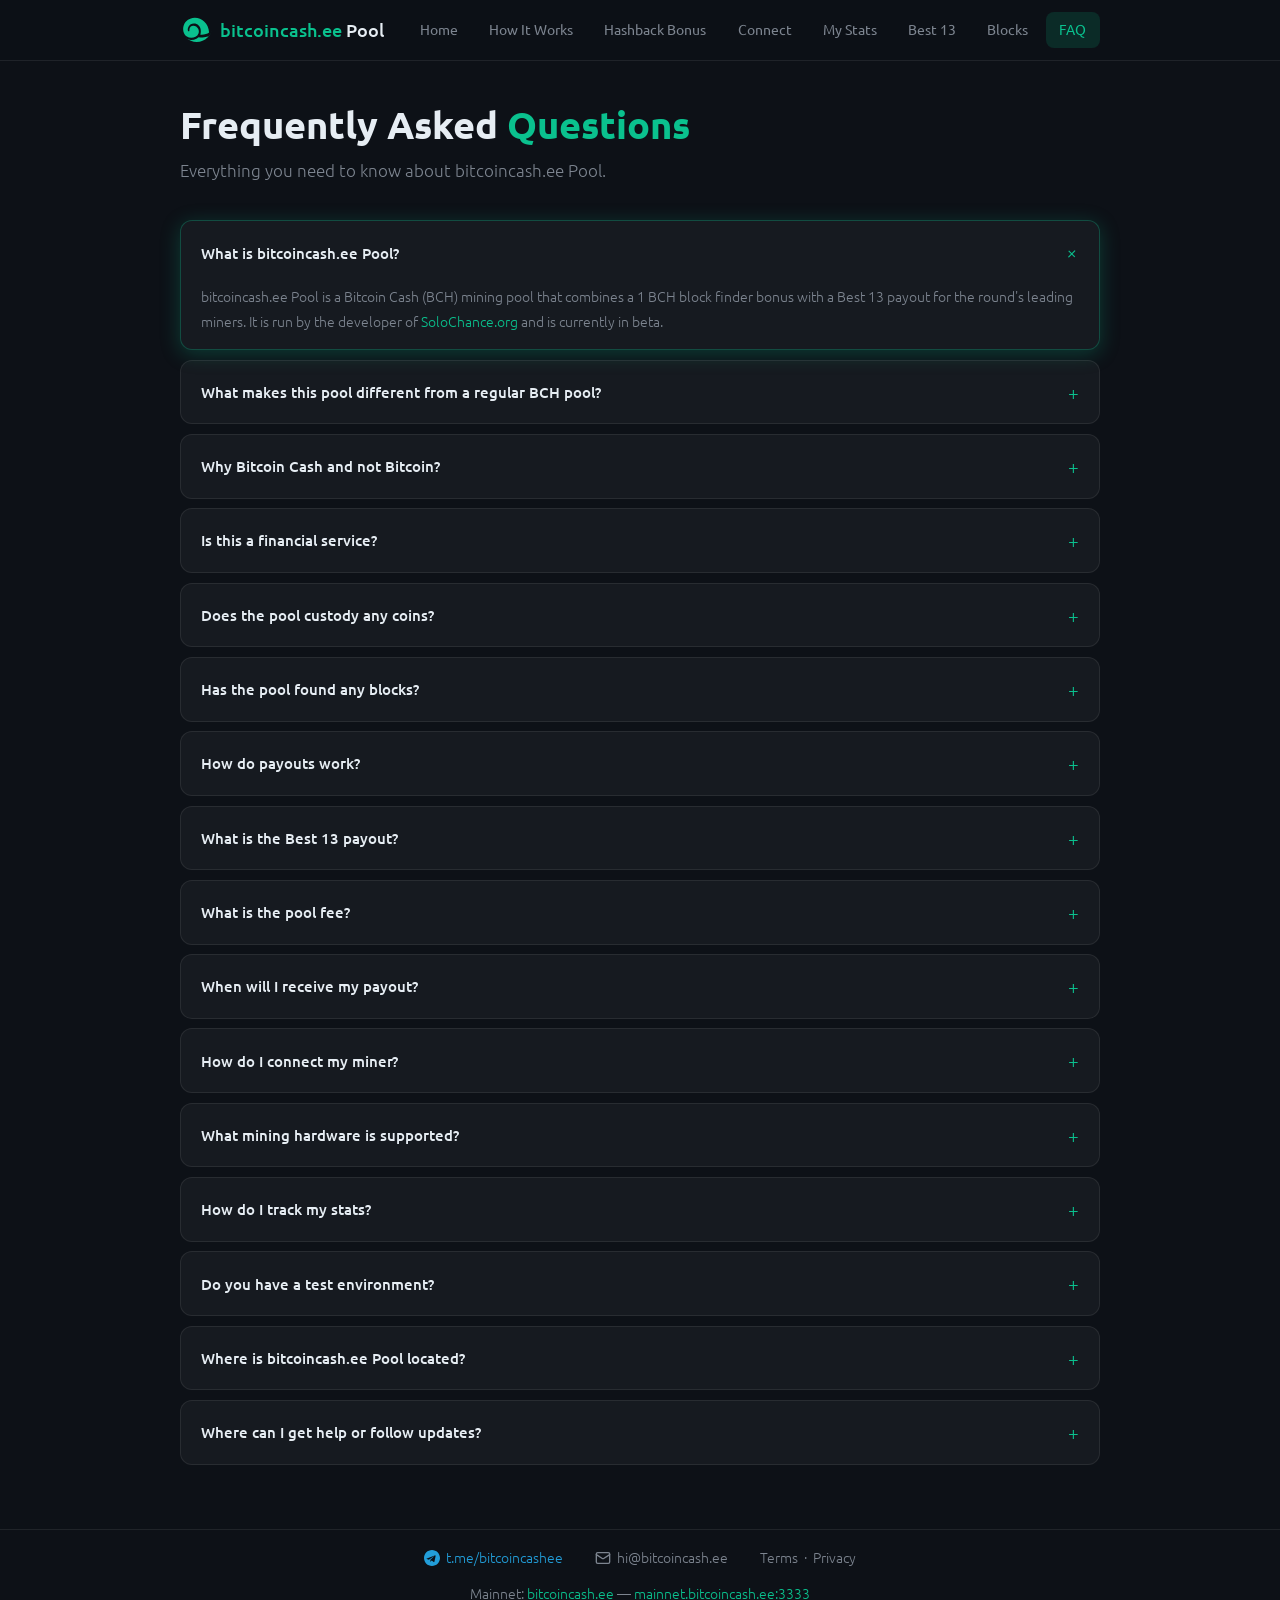
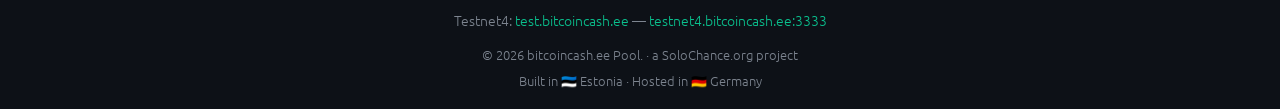
==== commit 1b769dc9: "Add Hashback Bonus page, fix header overflow Ported from test.bitcoincash.ee (2e1771d): new hashback" ====
--- a/faq.html
+++ b/faq.html
@@ -33,6 +33,7 @@
       <nav class="nav">
         <a href="/" class="nav-btn">Home</a>
         <a href="/how-it-works.html" class="nav-btn">How It Works</a>
+        <a href="/hashback-bonus.html" class="nav-btn">Hashback Bonus</a>
         <a href="/#connect" class="nav-btn">Connect</a>
         <a href="/#mystats" class="nav-btn">My Stats</a>
         <a href="/#bestshares" class="nav-btn">Best 13</a>
--- a/style.css
+++ b/style.css
@@ -67,7 +67,7 @@
   display: flex;
   align-items: center;
   justify-content: space-between;
-  height: 60px;
+  min-height: 60px;
   gap: 1rem;
 }
 
@@ -327,6 +327,12 @@
   color: var(--muted);
   font-size: .9rem;
 }
+
+.info-desc a {
+  color: var(--accent);
+  text-decoration: none;
+}
+.info-desc a:hover { text-decoration: underline; }
 
 
 .payout-order {
@@ -1218,6 +1224,15 @@
 #bs-payouts-table tbody td {
   transition: background .15s;
 }
+
+/* Medal-tinted rows for the round's top 3 — takes precedence over the
+   .col-bs/.col-payout column tints (same #bs-payouts-table specificity,
+   declared later), but still yields to the hover state below (equal
+   specificity, hover declared later still). */
+#bs-payouts-table tbody tr.bs-rank-1 td { background: rgba(255, 215, 0, 0.09); }
+#bs-payouts-table tbody tr.bs-rank-2 td { background: rgba(192, 192, 192, 0.09); }
+#bs-payouts-table tbody tr.bs-rank-3 td { background: rgba(205, 127, 50, 0.09); }
+
 #bs-payouts-table tbody tr:hover td {
   background: rgba(255, 255, 255, 0.04);
 }
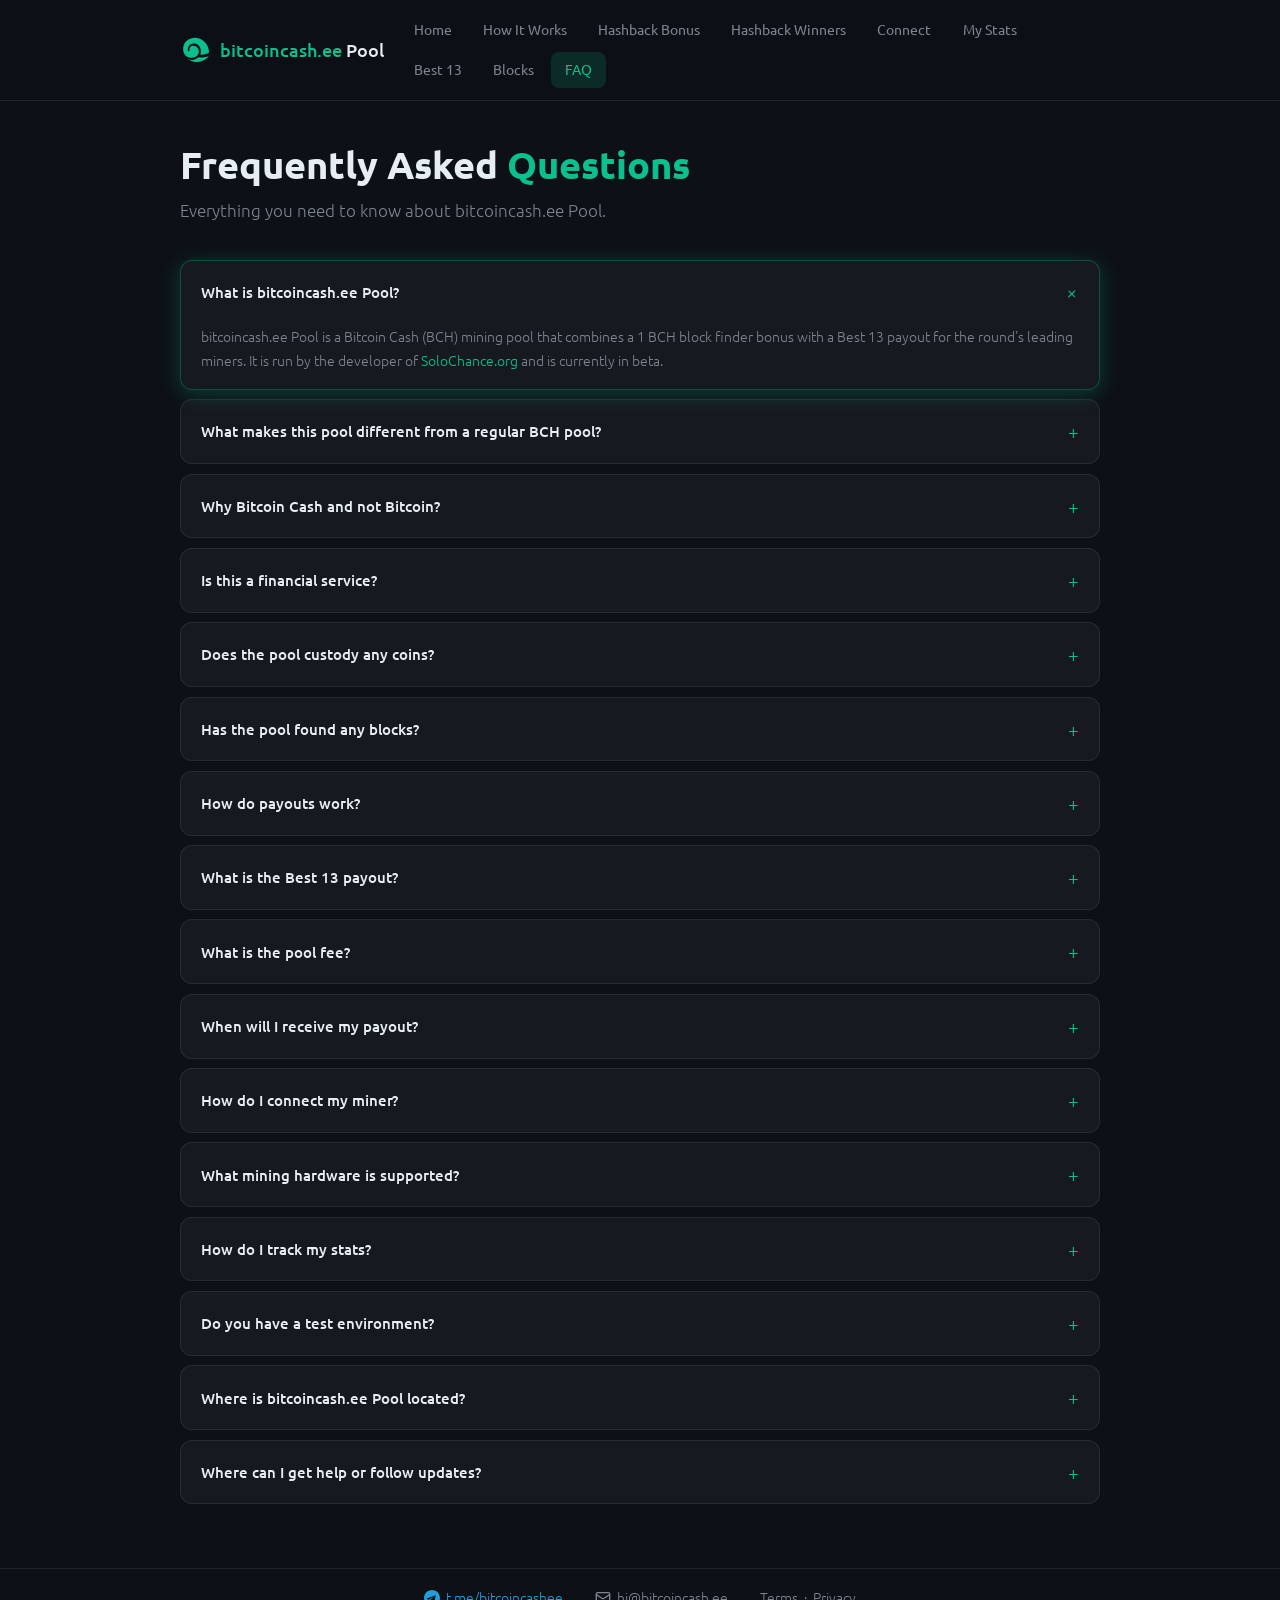
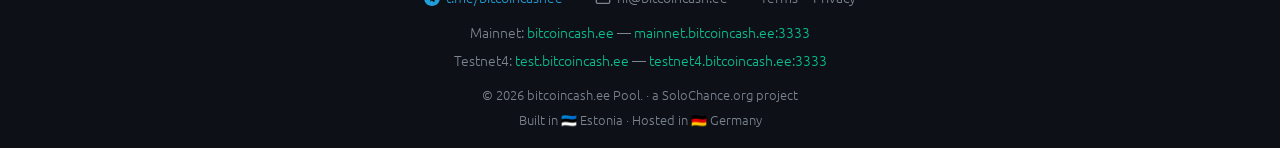
==== commit 80701aa2: "Add Hashback Winners page with sortable, live mainnet history table Ported from test.bitcoincash.ee " ====
--- a/faq.html
+++ b/faq.html
@@ -34,6 +34,7 @@
         <a href="/" class="nav-btn">Home</a>
         <a href="/how-it-works.html" class="nav-btn">How It Works</a>
         <a href="/hashback-bonus.html" class="nav-btn">Hashback Bonus</a>
+        <a href="/hashback-winners.html" class="nav-btn">Hashback Winners</a>
         <a href="/#connect" class="nav-btn">Connect</a>
         <a href="/#mystats" class="nav-btn">My Stats</a>
         <a href="/#bestshares" class="nav-btn">Best 13</a>
--- a/style.css
+++ b/style.css
@@ -68,6 +68,8 @@
   align-items: center;
   justify-content: space-between;
   min-height: 60px;
+  padding-top: .75rem;
+  padding-bottom: .75rem;
   gap: 1rem;
 }
 
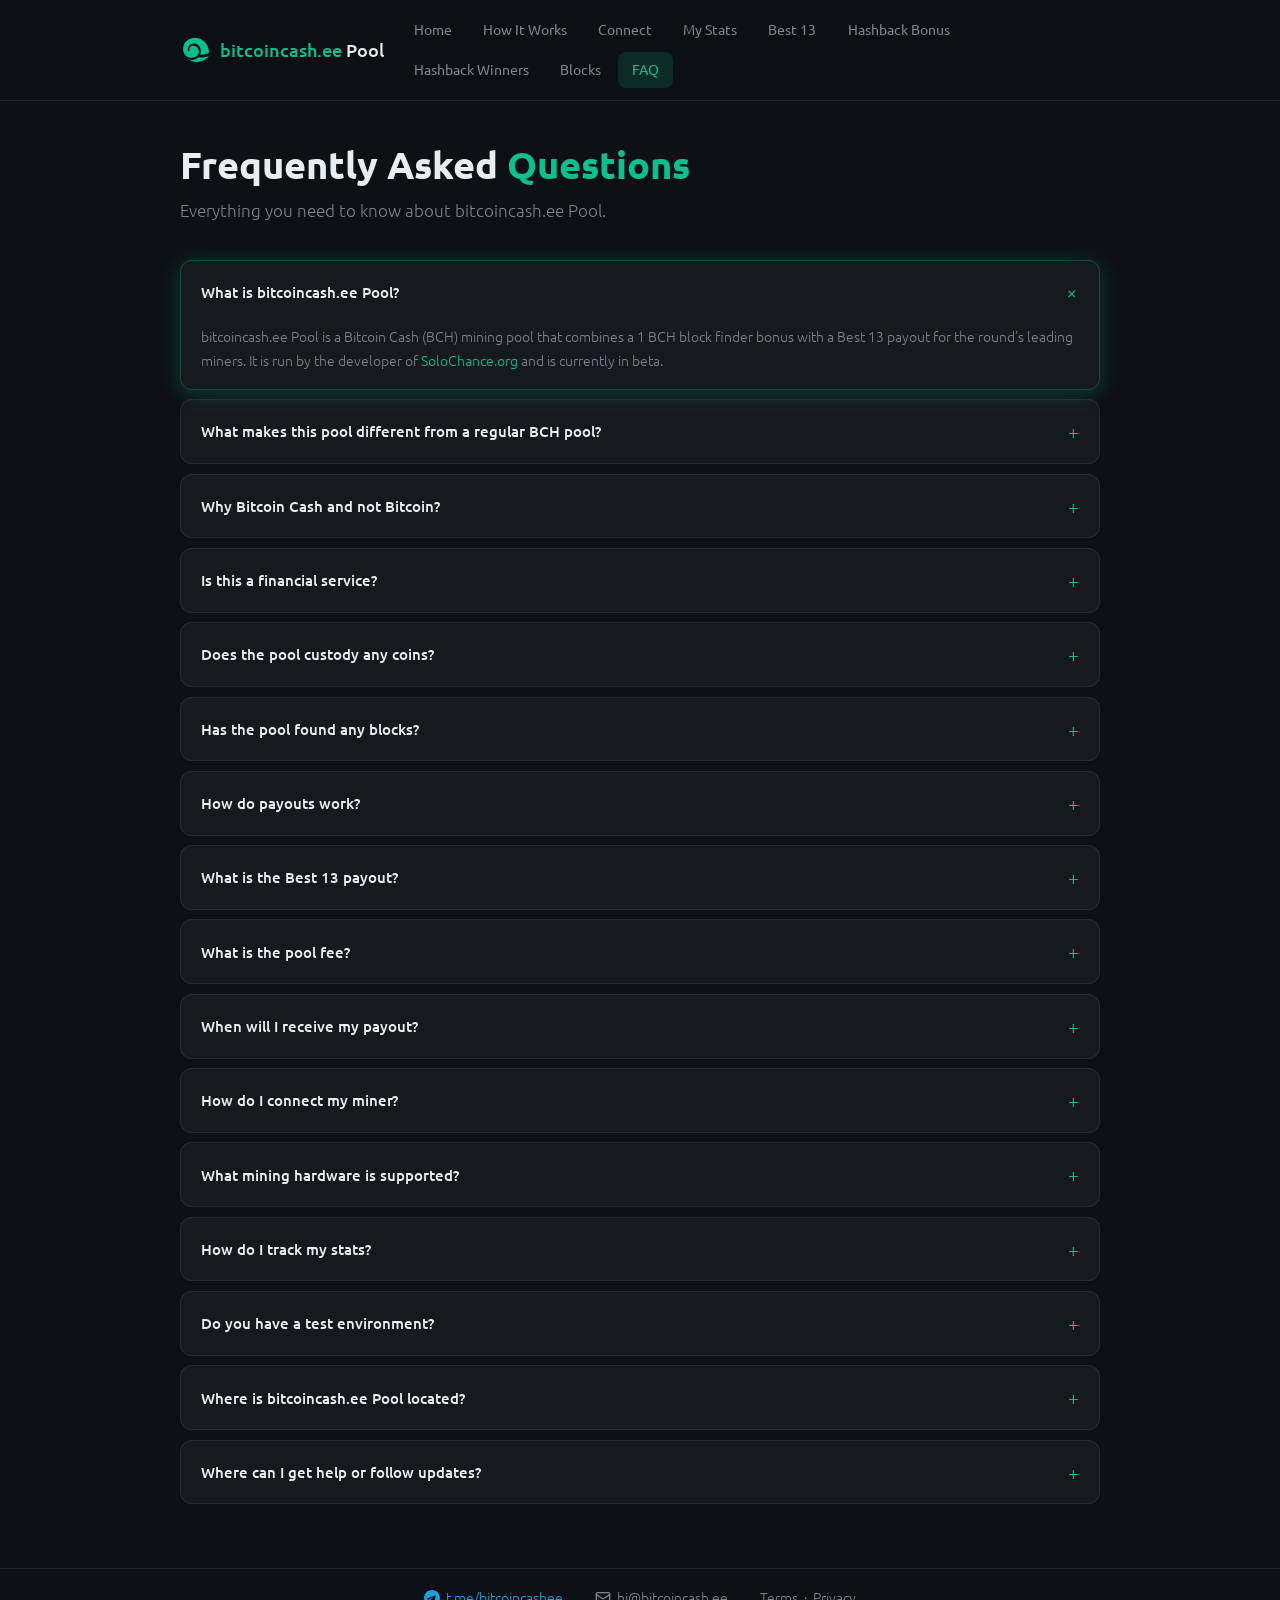
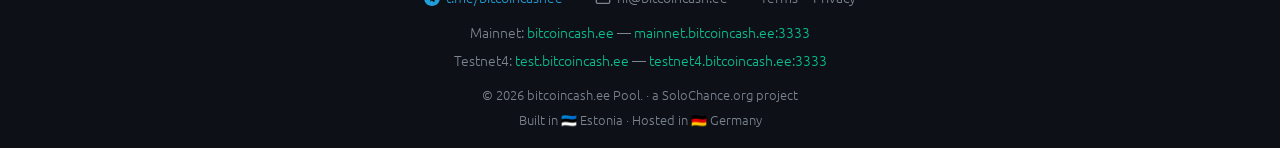
==== commit 054188c2: "Reorder nav to Home, How It Works, Connect, My Stats, Best 13, Hashback Bonus, Hashback Winners, Blo" ====
--- a/faq.html
+++ b/faq.html
@@ -33,11 +33,11 @@
       <nav class="nav">
         <a href="/" class="nav-btn">Home</a>
         <a href="/how-it-works.html" class="nav-btn">How It Works</a>
-        <a href="/hashback-bonus.html" class="nav-btn">Hashback Bonus</a>
-        <a href="/hashback-winners.html" class="nav-btn">Hashback Winners</a>
         <a href="/#connect" class="nav-btn">Connect</a>
         <a href="/#mystats" class="nav-btn">My Stats</a>
         <a href="/#bestshares" class="nav-btn">Best 13</a>
+        <a href="/hashback-bonus.html" class="nav-btn">Hashback Bonus</a>
+        <a href="/hashback-winners.html" class="nav-btn">Hashback Winners</a>
         <a href="/#blocks" class="nav-btn">Blocks</a>
         <a href="/faq.html" class="nav-btn active">FAQ</a>
       </nav>
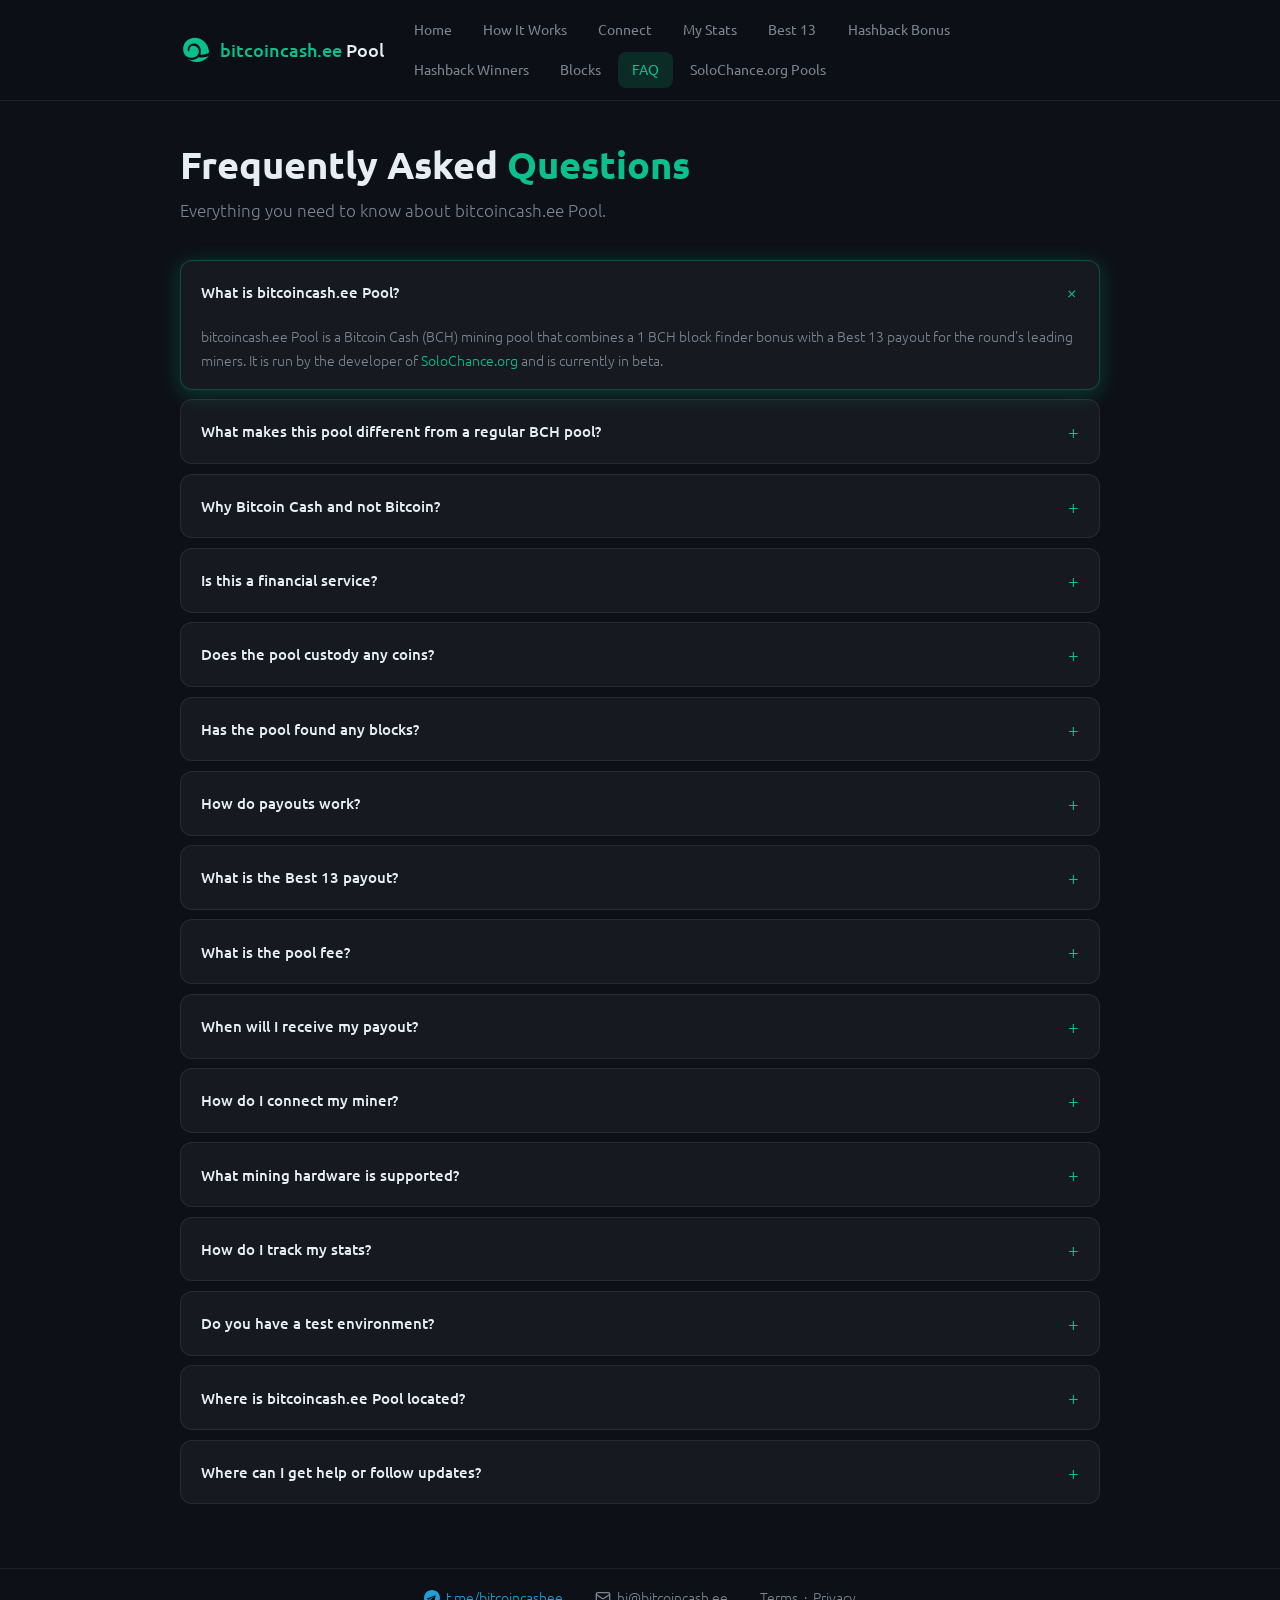
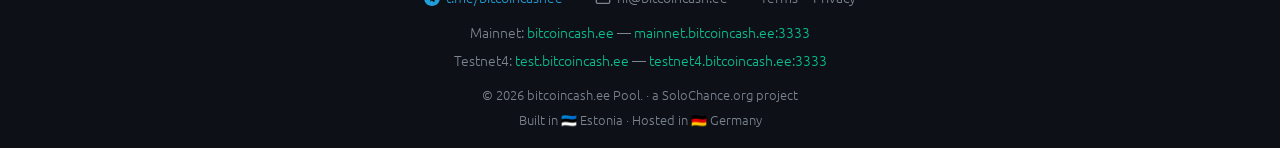
==== commit 2bad6451: "Add SoloChance.org Pools page describing bch.ee, solo100.org, and bitcoincash.ee Ported from test.bi" ====
--- a/faq.html
+++ b/faq.html
@@ -10,9 +10,11 @@
   <meta property="og:url" content="https://bitcoincash.ee/faq.html" />
   <meta property="og:type" content="website" />
   <meta property="og:site_name" content="bitcoincash.ee Pool" />
+  <meta property="og:image" content="https://bitcoincash.ee/telegram-avatar.png" />
   <meta name="twitter:card" content="summary_large_image" />
   <meta name="twitter:title" content="FAQ — bitcoincash.ee Pool" />
   <meta name="twitter:description" content="Frequently asked questions about bitcoincash.ee Pool — how payouts work, fees, hardware, the Best 13 payout, and how to connect your miner." />
+  <meta name="twitter:image" content="https://bitcoincash.ee/telegram-avatar.png" />
   <link rel="canonical" href="https://bitcoincash.ee/faq.html" />
   <link rel="icon" type="image/x-icon" href="favicon.ico" />
   <link rel="icon" type="image/svg+xml" href="logo.svg" />
@@ -40,6 +42,7 @@
         <a href="/hashback-winners.html" class="nav-btn">Hashback Winners</a>
         <a href="/#blocks" class="nav-btn">Blocks</a>
         <a href="/faq.html" class="nav-btn active">FAQ</a>
+        <a href="/solochance-pools.html" class="nav-btn">SoloChance.org Pools</a>
       </nav>
     </div>
   </header>
--- a/style.css
+++ b/style.css
@@ -136,7 +136,7 @@
   box-shadow: 0 0 32px rgba(10, 193, 142, 0.3);
 }
 
-.hero h1 {
+.hero h1, .hero h2 {
   font-size: clamp(1.6rem, 4vw, 2.4rem);
   font-weight: 700;
   line-height: 1.2;
@@ -335,6 +335,50 @@
   text-decoration: none;
 }
 .info-desc a:hover { text-decoration: underline; }
+
+.inspiration-box {
+  background: rgba(79, 70, 229, 0.12);
+  border: 1px solid rgba(79, 70, 229, 0.25);
+  border-radius: var(--radius-sm);
+  padding: .65rem .85rem;
+  margin-bottom: .85rem;
+}
+
+.inspiration-box .stat-label {
+  color: #a5a0f5;
+  margin-bottom: .3rem;
+}
+
+.inspiration-box p {
+  margin: 0;
+  font-size: .85rem;
+  color: var(--muted);
+}
+
+.first-block-box {
+  background: var(--accent-dim);
+  border: 1px solid rgba(10, 193, 142, 0.25);
+  border-radius: var(--radius-sm);
+  padding: .65rem .85rem;
+  margin-bottom: .85rem;
+}
+
+.first-block-box .stat-label {
+  color: var(--accent);
+  margin-bottom: .3rem;
+}
+
+.first-block-box p {
+  margin: 0;
+  font-size: .85rem;
+  color: var(--muted);
+}
+
+.first-block-box a {
+  color: var(--accent);
+  text-decoration: none;
+}
+.first-block-box a:hover { text-decoration: underline; }
 
 
 .payout-order {
@@ -1235,6 +1279,11 @@
 #bs-payouts-table tbody tr.bs-rank-2 td { background: rgba(192, 192, 192, 0.09); }
 #bs-payouts-table tbody tr.bs-rank-3 td { background: rgba(205, 127, 50, 0.09); }
 
+/* The mainnet Hashback Bonus's current pick — takes precedence over the
+   medal tints above (same specificity, declared later), but still yields
+   to the hover state below. */
+#bs-payouts-table tbody tr.bs-hashback-winner td { background: rgba(240, 71, 71, 0.12); }
+
 #bs-payouts-table tbody tr:hover td {
   background: rgba(255, 255, 255, 0.04);
 }
@@ -1502,7 +1551,7 @@
 
   .header-inner { flex-wrap: wrap; height: auto; padding: .6rem 1.25rem; }
 
-  .hero h1 { font-size: 1.5rem; }
+  .hero h1, .hero h2 { font-size: 1.5rem; }
 
   .lookup-row { flex-direction: column; }
   .btn-primary { width: 100%; }
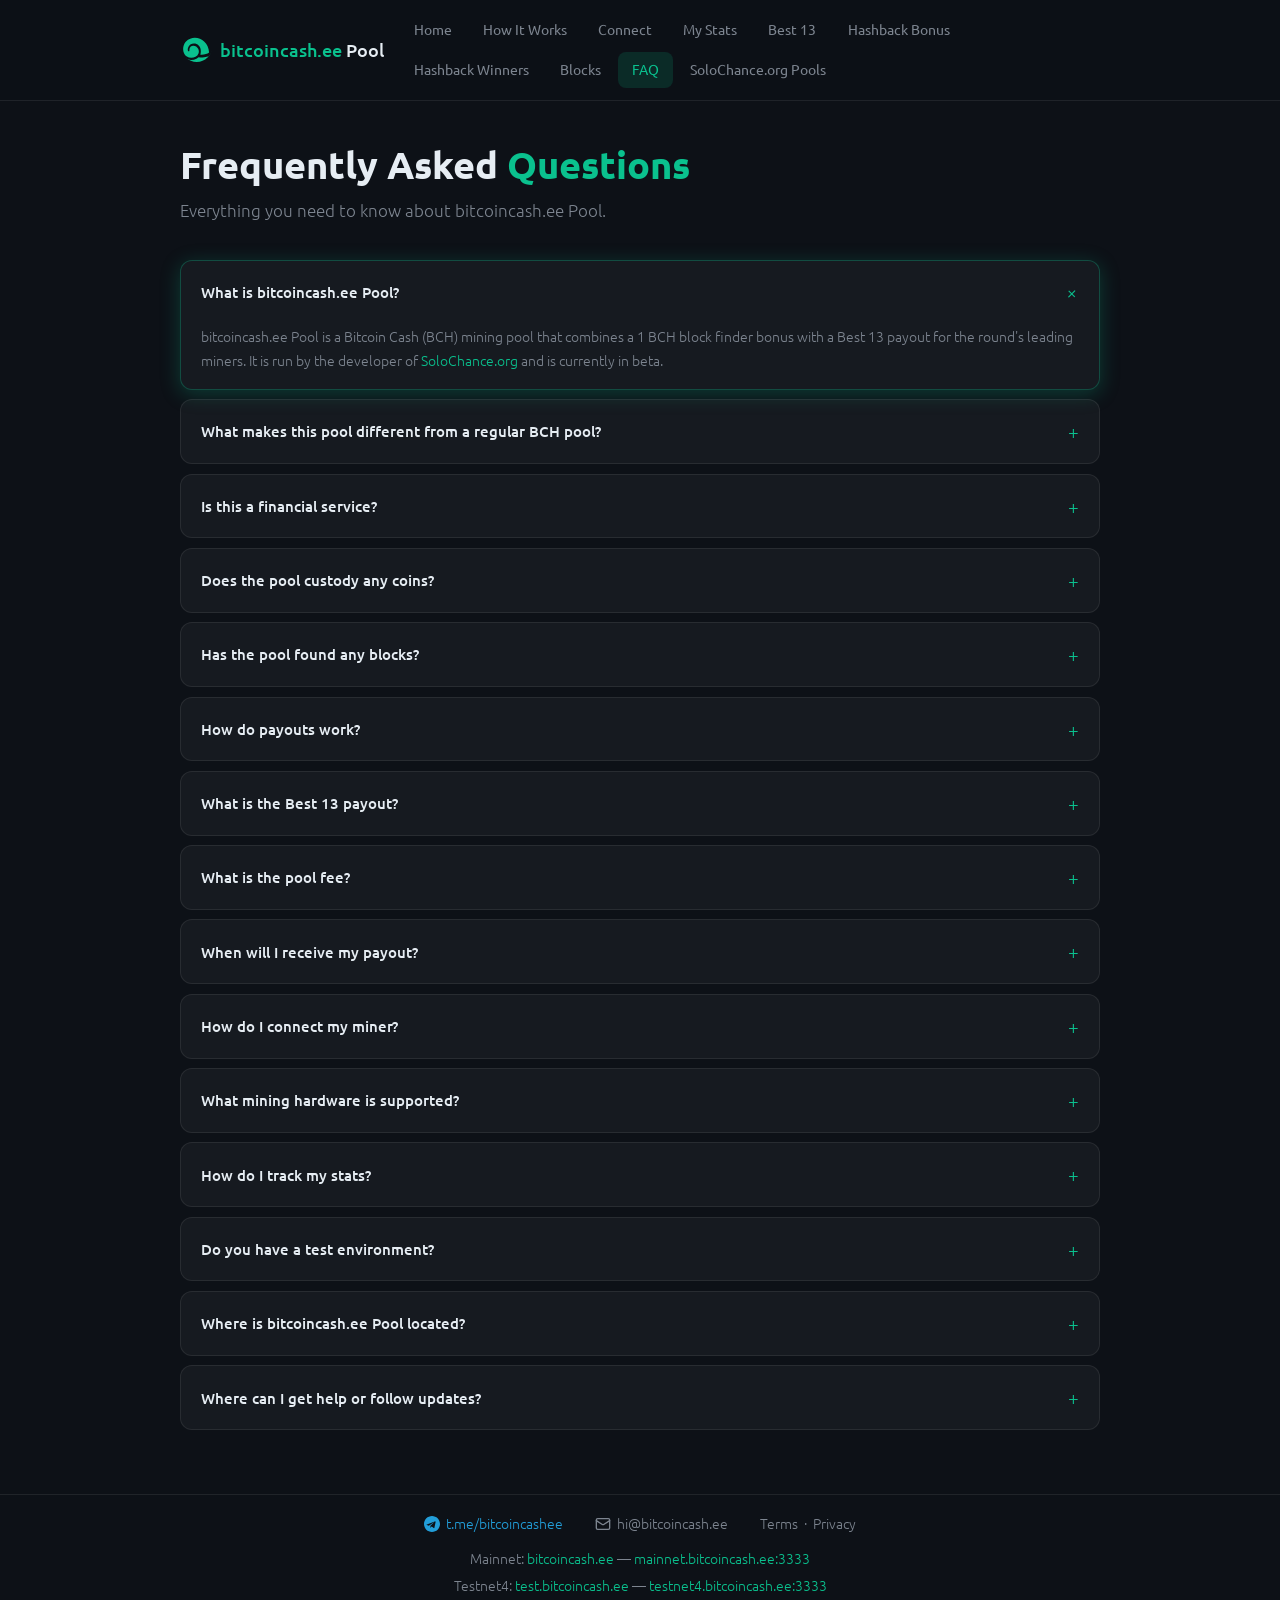
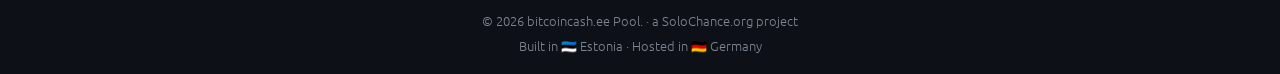
==== commit 99eddf64: "Remove the "Why Bitcoin Cash and not Bitcoin?" FAQ entry Ported from test.bitcoincash.ee (37dfafc). " ====
--- a/faq.html
+++ b/faq.html
@@ -68,11 +68,6 @@
       </details>
 
       <details class="faq-item">
-        <summary>Why Bitcoin Cash and not Bitcoin?</summary>
-        <p>From the beginning of <a href="https://solochance.org" target="_blank" rel="noopener">SoloChance.org</a>, the goal has always been to serve what is underserved — to find the gap the community hasn't filled yet. When SoloChance.org was being built, <a href="https://solochance.com" target="_blank" rel="noopener">SoloChance.com</a> had already been serving Bitcoin solo mining calculations for years. So the gap was Bitcoin Cash, and that's where SoloChance.org went.</p>
-      </details>
-
-      <details class="faq-item">
         <summary>Is this a financial service?</summary>
         <p>No — bitcoincash.ee Pool is mining pool software and a coinbase distribution service, not a financial service in any way. It does not accept deposits, hold balances, or manage funds on anyone's behalf. Both the finder bonus and each round's Best 13 payouts are placed directly as outputs in the block's own coinbase transaction by the pool software the moment a block is found — the pool itself is never a party to that transfer.</p>
       </details>
@@ -199,14 +194,6 @@
       },
       {
         "@type": "Question",
-        "name": "Why Bitcoin Cash and not Bitcoin?",
-        "acceptedAnswer": {
-          "@type": "Answer",
-          "text": "From the beginning of SoloChance.org, the goal has always been to serve what is underserved \u2014 to find the gap the community hasn't filled yet. When SoloChance.org was being built, SoloChance.com had already been serving Bitcoin solo mining calculations for years. So the gap was Bitcoin Cash, and that's where SoloChance.org went."
-        }
-      },
-      {
-        "@type": "Question",
         "name": "Is this a financial service?",
         "acceptedAnswer": {
           "@type": "Answer",
